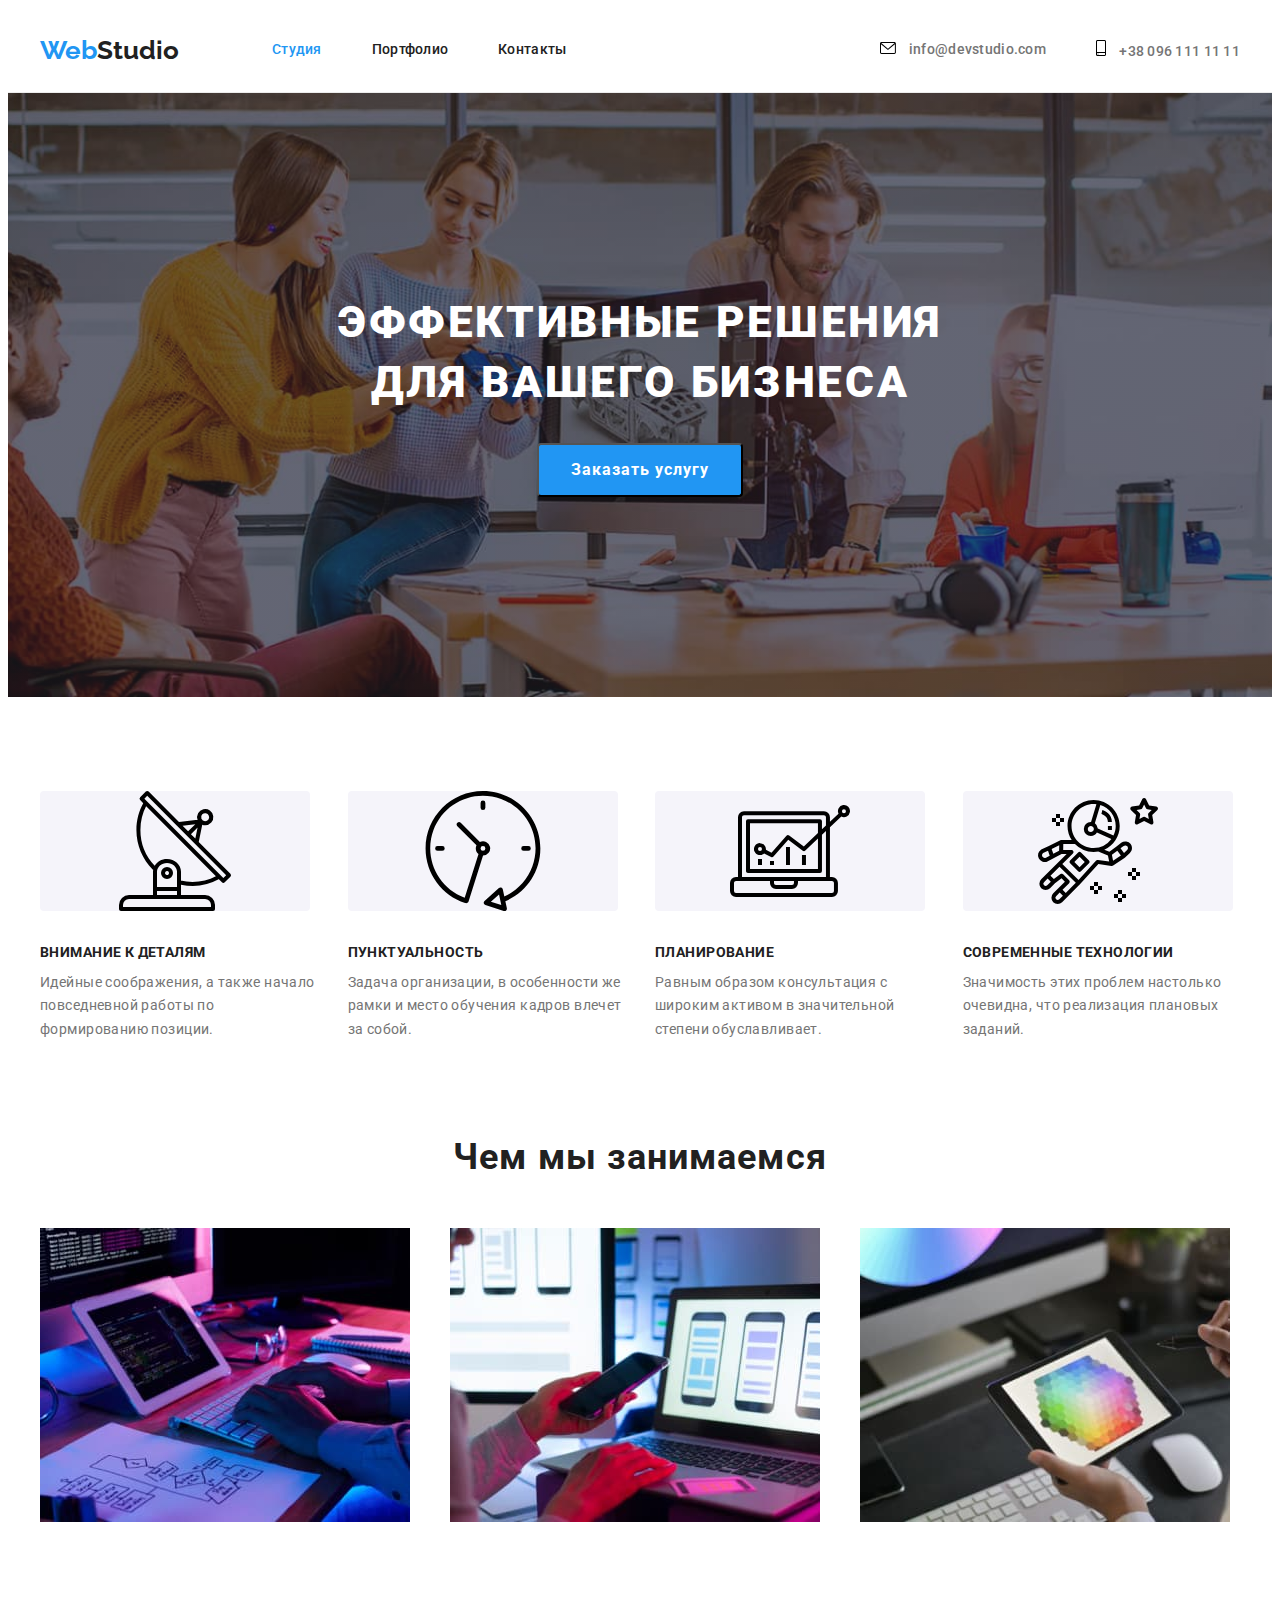
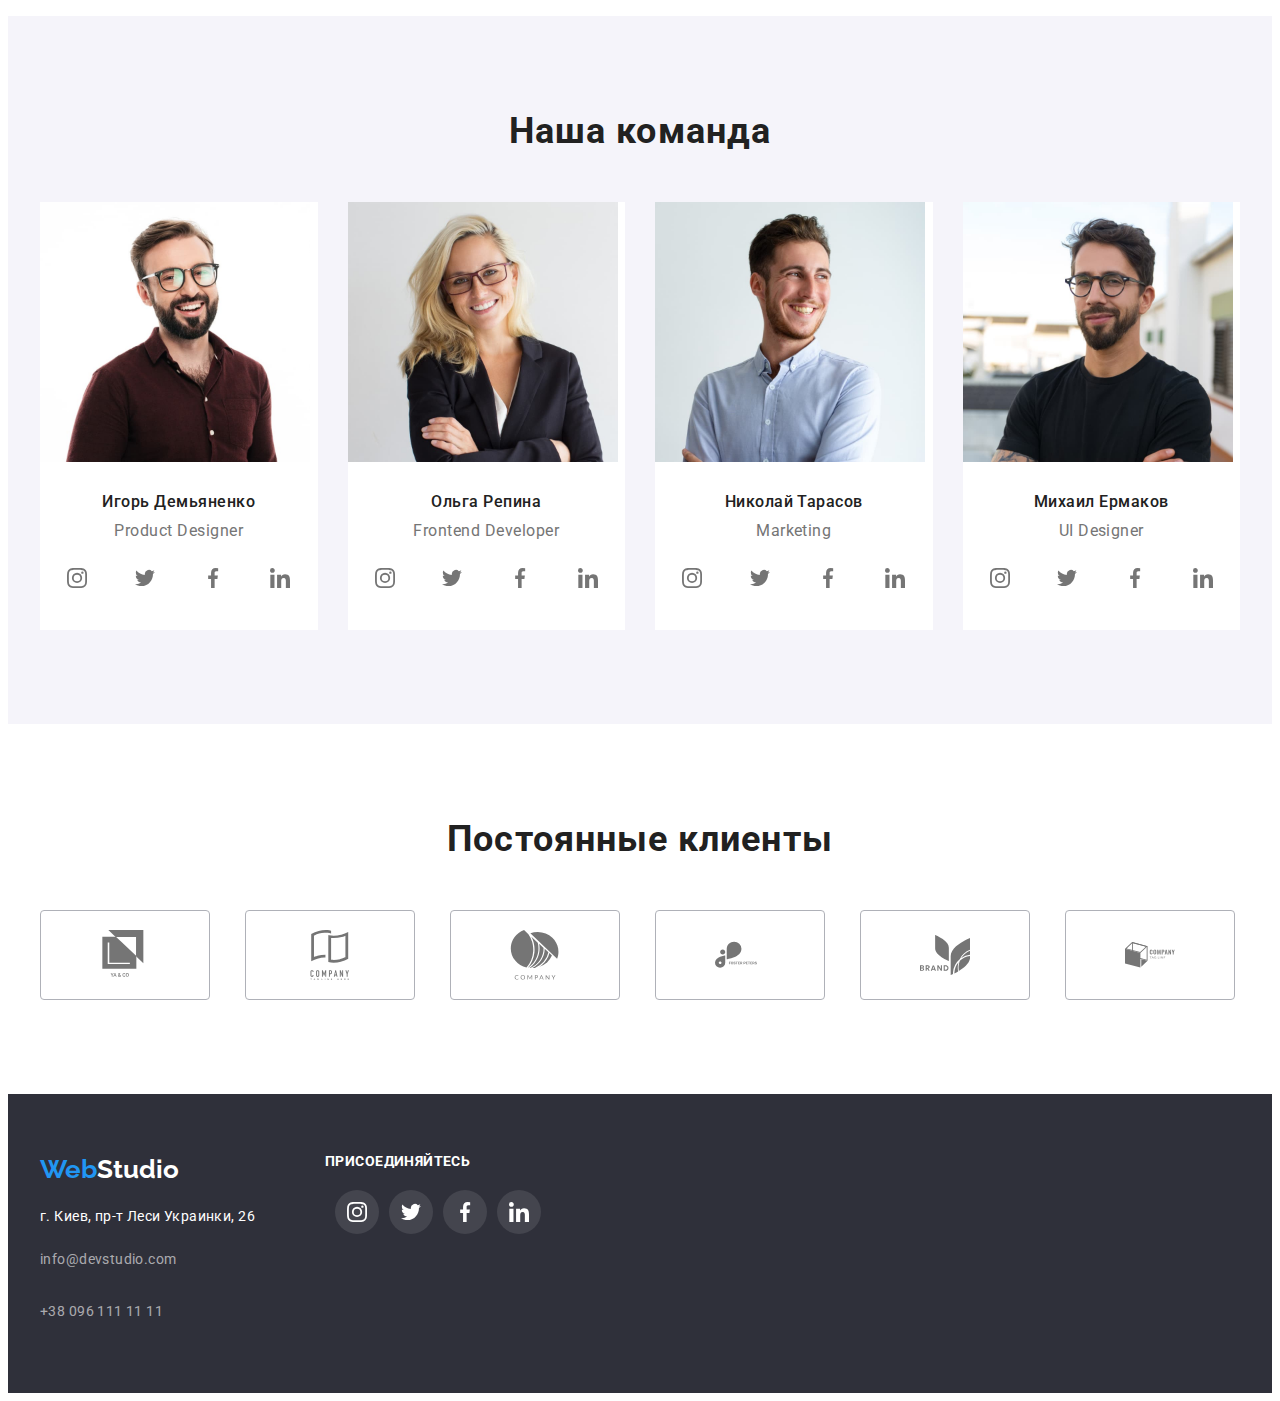
==== index.html @ 9390642e "Готово ДЗ 04" ====
<!DOCTYPE html>
<html lang="ru">
<head>
    <meta charset="UTF-8">
    <meta http-equiv="X-UA-Compatible" content="IE=edge">
    <meta name="viewport" content="width=device-width, initial-scale=1.0">
    <title>WebStudio</title>
    <link rel="stylesheet" href="https://cdnjs.cloudflare.com/ajax/libs/modern-normalize/1.0.0/modern-normalize.min.css"
        integrity="sha512-ISS7cAi1PEhQ8jnbJpJZMd29NlhNj4AWYyLOSp2CE/CsHxTCu+r+t0D2yoJudVrd0/8fTVPUVDzY5Tvli75u/g=="
        crossorigin="anonymous" />
    <link rel="preconnect" href="https://fonts.gstatic.com">
    <link href="https://fonts.googleapis.com/css2?family=Oleo+Script&family=Raleway:wght@700&family=Roboto:wght@400;500;700;900&display=swap"
         rel="stylesheet">
    <link rel="stylesheet" href="./css/styles.css">    
</head>
<body>
    <!--Это шапка страницы-->
    <header class="header">
        <div class="container">
            <nav class="navigation">
                <a class="link logo" href="#">Web<span class="logo-studio-header logo">Studio </span></a>
                <ul class="list navigation-list" >
                    <li class="navigation-item"> <a class="link current navigation-links" href="#">Студия</a></li>
                    <li class="navigation-item"> <a class="link navigation-links" href="./portfolio.html">Портфолио</a></li>
                    <li class="navigation-item"> <a class="link navigation-links" href="#">Контакты</a></li>
                </ul>
            </nav>

            <ul class="list navigation-list header-contacts"> 
                <li class="navigation-item">
                    <a class="link contact-links" href="info@devstudio.com">
                        <svg class=" link contact-links-envelope">
                            <use href="../images/symbol-defs.svg#envelope"></use>
                        </svg>
                                       
                        info@devstudio.com
                    </a>
                </li>

                <li class="navigation-item">
                    <a class="link contact-links" href="tel:+380961111111">
                        <svg class="contact-links-smartphone">
                            <use href="../images/symbol-defs.svg#smartphone"></use>
                        </svg>

                         +38 096 111 11 11
                    </a>
                </li>
            </ul>
        </div>


    </header>

    <!-- Это основной уникальный контен данной страницы-->
    <main>
        <section class="hero-backgr">
            <div class="container">
                <h1 class="main-title">Эффективные решения для вашего бизнеса</h1>
                <button class="order-service-btm" type="button">Заказать услугу</button>
            </div>
        </section>

        <!-- ADVANTAGES SECTION -->
        <section class="advantages-section">
            <!--Это логический заголовок секции, который не будет отображаться на странице, но нужен по семантике -->
            <h2 class="visually-hidden">Наши преимущества</h2> 
            <div class="container">
                <ul class="list advantages-list">
                    <li class="advantages-item">
                        <svg class="advantages-svg-wrapper"> 
                            <use href="../images/symbol-defs.svg#antenna-1"> </use>
                        </svg>
                        <h3 class="advantages-title">Внимание к деталям</h3>
                        <p class="advantages-description">Идейные соображения, а также начало повседневной работы по формированию
                            позиции.</p>
                    </li>
                    <li class="advantages-item">
                        <svg class="advantages-svg-wrapper">
                            <use href="../images/symbol-defs.svg#clock-1"> </use>
                        </svg>
                        <h3 class="advantages-title">Пунктуальность</h3>
                        <p class="advantages-description">Задача организации, в особенности же рамки и место обучения кадров влечет за
                            собой.</p>
                    </li>
                    <li class="advantages-item">
                        <svg class="advantages-svg-wrapper">
                            <use href="../images/symbol-defs.svg#diagram-1"> </use>
                        </svg>
                        <h3 class="advantages-title">Планирование</h3>
                        <p class="advantages-description">Равным образом консультация с широким активом в значительной степени
                            обуславливает.</p>
                    </li>
                    <li class="advantages-item">
                        <svg class="advantages-svg-wrapper">
                            <use href="../images/symbol-defs.svg#astronaut-1"> </use>
                        </svg>
                        <h3 class="advantages-title">Современные технологии</h3>
                        <p class="advantages-description">Значимость этих проблем настолько очевидна, что реализация плановых заданий.
                        </p>
                    </li>
                </ul>
            </div>
        </section>

        <!-- SECTION: WHAT WE DO-->
        <section class="what-we-do-section">
            <div class="container">
              <h2 class="secondary-title">Чем мы занимаемся</h2>
                    <ul class="list what-we-do-list" >
                        <li class="what-we-do-item">
                            <img src="./images/what-we-do/img01.jpg" alt="Человек, печатающий код программы по блок-схеме" width="370" height="294">
                        </li>
                        <li class="what-we-do-item">
                            <img src="./images/what-we-do/img02.jpg" alt="Разработка мобильного приложения" width="370" height="294">
                        </li>
                        <li class="what-we-do-item">
                            <img src="./images/what-we-do/img03.jpg" alt="Человек, выбирающий цвета на планшете" width="370" height="294">
                        </li>
                    </ul> 
            </div>         
        </section>

        <!-- SECTION: OUR TEAM  -->
        <section class="team-section-bkr section">
            <div class="container">
                <h2 class="secondary-title">Наша команда</h2>
                    <ul class="list team-list">
                        <li class="team-item-wrapper">
                            <img src="./images/our-team/demyanenko.jpg" alt="Игорь Демьяненко" width="270" height="260">
                            <div class="team-item">
                                <h3 class="team-title">Игорь Демьяненко</h3>
                                <p class="team-position">Product Designer</p>
                                <ul class="list social-list">
                                    <li>
                                        <a  href="#" class="link social-list-link">
                                            <svg class="social-list-icon">
                                                <use href="../images/symbol-defs.svg#instagram-2"> </use>
                                            </svg>
                                        </a>
                                    </li>

                                    <li>
                                        <a href="#" class="link social-list-link">
                                            <svg class="social-list-icon">
                                                <use href="../images/symbol-defs.svg#twitter-1"> </use>
                                            </svg>
                                        </a>
                                    </li>

                                    <li>
                                        <a href="#" class="link social-list-link">
                                            <svg class="social-list-icon">
                                                <use href="../images/symbol-defs.svg#facebook-1"> </use>
                                            </svg>
                                        </a>
                                    </li>

                                    <li>
                                        <a href="#" class="link social-list-link">
                                            <svg class="social-list-icon">
                                                <use href="../images/symbol-defs.svg#linkedin-1"> </use>
                                            </svg>
                                        </a>
                                    </li>                                             
                                </ul>                               
                            </div>
                        </li>

                        <li class="team-item-wrapper">
                            <img src="./images/our-team/repina.jpg" alt="Ольга Репина" width="270" height="260">
                            <div class="team-item">
                                <h3 class="team-title">Ольга Репина</h3>
                                <p class="team-position">Frontend Developer</p>
                                <ul class="list social-list">
                                    <li>
                                        <a href="#" class="link social-list-link">
                                            <svg class="social-list-icon">
                                                <use href="../images/symbol-defs.svg#instagram-2"> </use>
                                            </svg>
                                        </a>
                                    </li>
                                
                                    <li>
                                        <a href="#" class="link social-list-link">
                                            <svg class="social-list-icon">
                                                <use href="../images/symbol-defs.svg#twitter-1"> </use>
                                            </svg>
                                        </a>
                                    </li>
                                
                                    <li>
                                        <a href="#" class="link social-list-link">
                                            <svg class="social-list-icon">
                                                <use href="../images/symbol-defs.svg#facebook-1"> </use>
                                            </svg>
                                        </a>
                                    </li>
                                
                                    <li>
                                        <a href="#" class="link social-list-link">
                                            <svg class="social-list-icon">
                                                <use href="../images/symbol-defs.svg#linkedin-1"> </use>
                                            </svg>
                                        </a>
                                    </li>
                                </ul>
                            </div>
                        </li>

                        <li class="team-item-wrapper">
                            <img src="./images/our-team/tarasov.jpg" alt="Николай Тарасов" width="270" height="260">
                            <div class="team-item">
                                <h3 class="team-title">Николай Тарасов</h3>
                                <p class="team-position">Marketing</p>
                                <ul class="list social-list">
                                    <li>
                                        <a href="#" class="link social-list-link">
                                            <svg class="social-list-icon">
                                                <use href="../images/symbol-defs.svg#instagram-2"> </use>
                                            </svg>
                                        </a>
                                    </li>
                                
                                    <li>
                                        <a href="#" class="link social-list-link">
                                            <svg class="social-list-icon">
                                                <use href="../images/symbol-defs.svg#twitter-1"> </use>
                                            </svg>
                                        </a>
                                    </li>
                                
                                    <li>
                                        <a href="#" class="link social-list-link">
                                            <svg class="social-list-icon">
                                                <use href="../images/symbol-defs.svg#facebook-1"> </use>
                                            </svg>
                                        </a>
                                    </li>
                                
                                    <li>
                                        <a href="#" class="link social-list-link">
                                            <svg class="social-list-icon">
                                                <use href="../images/symbol-defs.svg#linkedin-1"> </use>
                                            </svg>
                                        </a>
                                    </li>
                                </ul>
                            </div>
                        </li>

                        <li class="team-item-wrapper">
                            <img src="./images/our-team/ermakov.jpg" alt="Михаил Ермаков" width="270" height="260">
                            <div class="team-item">
                                <h3 class="team-title">Михаил Ермаков</h3>
                                <p class="team-position">UI Designer</p>
                                <ul class="list social-list">
                                    <li>
                                        <a href="#" class="link social-list-link">
                                            <svg class="social-list-icon">
                                                <use href="../images/symbol-defs.svg#instagram-2"> </use>
                                            </svg>
                                        </a>
                                    </li>
                                
                                    <li>
                                        <a href="#" class="link social-list-link">
                                            <svg class="social-list-icon">
                                                <use href="../images/symbol-defs.svg#twitter-1"> </use>
                                            </svg>
                                        </a>
                                    </li>
                                
                                    <li>
                                        <a href="#" class="link social-list-link">
                                            <svg class="social-list-icon">
                                                <use href="../images/symbol-defs.svg#facebook-1"> </use>
                                            </svg>
                                        </a>
                                    </li>
                                
                                    <li>
                                        <a href="#" class="link social-list-link">
                                            <svg class="social-list-icon">
                                                <use href="../images/symbol-defs.svg#linkedin-1"> </use>
                                            </svg>
                                        </a>
                                    </li>
                                </ul>
                            </div>
                        </li>
                    </ul>
            </div>
        </section>

        <!-- SECTION: REGULAR CUSTOMERS -->
        <section class="regular-customers-section">
            <div class="container">
                <h2 class="secondary-title">Постоянные клиенты</h2>
         
                <ul class="list regular-customers-list">
                    <li class="customers-list-item">
                         <a href="#" class="link customers-link">
                            <svg class="customers-list-icon">
                                <use href="../images/symbol-defs.svg#logo-1"> </use>
                            </svg>
                        </a>
                     </li>

                    <li class="customers-list-item">
                         <a href="#" class="link customers-link">
                            <svg class="customers-list-icon">
                                <use href="../images/symbol-defs.svg#logo-2"> </use>
                            </svg>
                        </a>
                    </li>

                    <li class="customers-list-item">
                         <a href="#" class="link customers-link">
                            <svg class="customers-list-icon">
                                <use href="../images/symbol-defs.svg#logo-3"> </use>
                            </svg>
                        </a>
                    </li>

                    <li class="customers-list-item">
                         <a href="#" class="link customers-link">
                            <svg class="customers-list-icon">
                                <use href="../images/symbol-defs.svg#logo-4"> </use>
                            </svg>
                        </a>
                    </li>

                    <li class="customers-list-item">
                         <a href="#" class="link customers-link">
                            <svg class="customers-list-icon">
                                <use href="../images/symbol-defs.svg#logo-5"> </use>
                            </svg>
                        </a>
                    </li>

                    <li class="customers-list-item">
                         <a href="#" class="link customers-link">
                            <svg class="customers-list-icon">
                                <use href="../images/symbol-defs.svg#logo-6"> </use>
                            </svg>
                        </a>
                    </li>                                    
                </ul>
            </div>
        </section>
   
    </main>

    <!--Это подвал страницы-->
    
    <footer>
        <div class="container footer-content">
            <div class="footer-content-item">
                    <a class="link logo" href="#">Web<span class="logo-studio-footer logo">Studio</span></a>
                    <address class="address">
                        <ul class="list">
                            <li class="footer-item">
                                <p>г. Киев, пр-т Леси Украинки, 26 </p>
                            </li>
                            <li class="footer-item"> <a class="link footer-contacts" href="info@devstudio.com">info@devstudio.com</a>
                            </li>
                            <li class="footer-item"> <a class="link footer-contacts" href="tel:+380961111111">+38 096 111 11 11</a></li>
                        </ul>
                    </address>
                </div>
                
                <div class="footer-content-item">
                    <h2 class="join">присоединяйтесь</h2>
                
                    <ul class="list social-list  social-list">
                        <li>
                            <a href="#" class="link social-list-link social-list-link-footer ">
                                <svg class="social-list-icon social-list-icon-footer">
                                    <use href="../images/symbol-defs.svg#instagram-2"> </use>
                                </svg>
                            </a>
                        </li>
                    
                        <li>
                            <a href="#" class="link social-list-link social-list-link-footer">
                                <svg class="social-list-icon social-list-icon-footer">
                                    <use href="../images/symbol-defs.svg#twitter-1"> </use>
                                </svg>
                            </a>
                        </li>
                    
                        <li>
                            <a href="#" class="link social-list-link social-list-link-footer ">
                                <svg class="social-list-icon social-list-icon-footer">
                                    <use href="../images/symbol-defs.svg#facebook-1"> </use>
                                </svg>
                            </a>
                        </li>
                    
                        <li>
                            <a href="#" class="link social-list-link social-list-link-footer ">
                                <svg class="social-list-icon social-list-icon-footer">
                                    <use href="../images/symbol-defs.svg#linkedin-1"> </use>
                                </svg>
                            </a>
                        </li>
                    </ul>
                </div>
        </div>
    </footer>

    
</body>
</html>
---- css/styles.css ----
/* ============= RESET STYLES ============= */

h1,
h2,
h3,
h4,
h5,
h6,
p {
  margin: 0;
}

ul,
ol {
  margin: 0;
  padding: 0;
}

img {
  display: block;
  max-width: 100%;
}

.link {
  text-decoration: none;
}

.list {
  list-style: none;
}

/* ============= END RESET STYLES ============= */

:root {
  --main-font: "Roboto", sans-serif;
  --secondary-font: "Raleway", sans-serif;
  /*--third-font: "Oleo Script", cursive;*/
  --header-color: #212121;
  --content-color: #757575;
  --accent-color: #2196f3;
  --white-color: #ffffff;
  --silver-backgr: #f5f4fa;
  --dark-backgr: #2f303a;
  --btm-hover: #188ce8;
  --header-line: #ececec;
  --work-card-border: #eeeeee;
  --padding-value: 94px;
  --hero-bkg-color: #c4c4c4;
}

body {
  font-family: var(--main-font);
  /*background: #e5e5e5;*/
  color: var(--content-color);
}

header {
  background: var(--white-color);
  border-bottom: 1px solid var(--header-line);
}

/*  Это патерн для крытия логических заголовков */
.visually-hidden {
  position: absolute !important;
  clip: rect(1px 1px 1px 1px); /* IE6, IE7 */
  clip: rect(1px, 1px, 1px, 1px);
  padding: 0 !important;
  border: 0 !important;
  height: 1px !important;
  width: 1px !important;
  overflow: hidden;
}

/* ============= COMPONENTS ============= */
.container {
  width: 1200px;
  margin: 0 auto;
  padding-left: 15px;
  padding-right: 15px;
}

.section {
  padding-top: var(--padding-value);
  padding-bottom: var(--padding-value);
}

/* ============= END COMPONENTS ============= */

/* ============= HEADER ============= */
.header {
  display: flex;
  align-items: center;
}

.header .container {
  display: flex;
  align-items: center;
}

.navigation {
  display: flex;
  align-items: center;
}

.navigation-list {
  display: flex;
  align-items: center;
  margin-left: 93px;
}

.logo {
  font-family: var(--secondary-font);
  font-weight: 700;
  font-size: 26px;
  line-height: 1.19;
  color: var(--accent-color);
}

/* НЕ ЗНАЮ НУЖНЫ ЛИ ЭТИ ЭФФЕКТЫ НА ЛОГОТИПЕ, НО НА ВСЯКИЙ СЛУЧАЙ СДЕЛАЛ. ПРИМЕНЯЕТСЯ И В ШАПКЕ И В ФУТЕРЕ*/
.logo:hover,
.logo:focus {
  color: var(--accent-color);
}

.logo-studio-header {
  color: var(--header-color);
}

.logo-studio-footer {
  color: var(--white-color);
}

.navigation-item:not(:last-child) {
  margin-right: 50px;
}

.navigation-links {
  font-weight: 500;
  font-size: 14px;
  line-height: 1.14;
  letter-spacing: 0.02em;
  color: var(--header-color);

  display: block;
  padding-top: 32px;
  padding-bottom: 32px;
}

.navigation-links:hover,
.navigation-links:focus {
  color: var(--accent-color);
}

.navigation-links > .current {
  color: var(--accent-color);
  font-size: 66;
}

.header-contacts {
  margin-left: auto;
}

.header .header-contacts {
  display: flex;
  align-items: center;
}

.contact-links {
  font-weight: 500;
  font-size: 14px;
  line-height: 1.14;
  letter-spacing: 0.02em;
  color: var(--content-color);

  display: inline-block;
  padding-top: 32px;
  padding-bottom: 32px;
}

.contact-links:hover,
.contact-links:focus {
  color: var(--accent-color);
}

.contact-links-envelope {
  width: 16px;
  height: 12px;
  color: var(--content-color);
  margin-right: 10px;
}

.contact-links-smartphone {
  width: 10px;
  height: 16px;
  color: var(--content-color);
  margin-right: 10px;
}

.contact-links-envelope:hover,
.contact-links-envelope:focus {
  fill: var(--accent-color);
}

.contact-links-smartphone:hover,
.contact-links-smartphone:focus {
  fill: var(--accent-color);
}

.current {
  color: var(--accent-color);
}

/* ============= END HEADER ============= */

.hero-backgr {
  background: var(--dark-backgr);

  max-width: 1600px;
  margin-right: auto;
  margin-left: auto;

  background-image: linear-gradient(
      to right,
      rgba(47, 48, 58, 0.4),
      rgba(47, 48, 58, 0.4)
    ),
    url("../images/hero-studio-bkg.jpg");

  background-repeat: no-repeat;
  background-size: cover;
  background-position: center;
  background-color: var(--hero-bkg-color);

  text-align: center;
  padding-top: 200px;
  padding-bottom: 200px;
}

.main-title {
  font-weight: 900;
  font-size: 44px;
  line-height: 1.36;
  letter-spacing: 0.06em;
  text-transform: uppercase;

  color: var(--white-color);

  width: 700px;
  margin: 0 auto;
  margin-bottom: 30px;
}

.order-service-btm {
  font-family: inherit;
  font-weight: 700;
  font-size: 16px;
  line-height: 1.88;
  letter-spacing: 0.06em;

  color: var(--white-color);
  background: var(--accent-color);
  box-shadow: 0px 4px 4px rgba(0, 0, 0, 0.15);
  border-radius: 4px;

  margin: 0 auto;
  padding: 10px 32px;
}

.order-service-btm:hover,
.order-service-btm:focus {
  color: var(--white-color);
  background: var(--btm-hover);
}

/* =============  STUDIO. ADVANTAGES SECTION  ============= */

.advantages-section {
  padding-top: var(--padding-value);
  padding-bottom: var(--padding-value);
}
.advantages-list {
  display: flex;
  /* padding-top: var(--padding-value);
  padding-bottom: var(--padding-value);*/
  margin-left: -30px;
}

.advantages-item {
  flex-basis: calc(100% / 4 - 30px);
  margin-left: 30px;
}

.advantages-svg-wrapper {
  width: 270px;
  height: 120px;
  margin-bottom: 30px;

  background: var(--silver-backgr);
  border-radius: 4px;
}

.advantages-title {
  font-weight: 700;
  font-size: 14px;
  line-height: 1.14;
  letter-spacing: 0.03em;
  text-transform: uppercase;
  color: var(--header-color);
  margin-bottom: 10px;
}

.advantages-description {
  font-size: 14px;
  line-height: 1.7;
  letter-spacing: 0.03em;
}

/* ============= END  STUDIO. ADVANTAGES SECTION ============= */

/* =============  STUDIO. SECTION: WHAT WE DO  ============= */

.secondary-title {
  font-weight: 700;
  font-size: 36px;
  line-height: 1.17;
  text-align: center;
  letter-spacing: 0.03em;
  color: var(--header-color);

  margin-bottom: 50px;
}

.what-we-do-section {
  padding-bottom: var(--padding-value);
}

.what-we-do-list {
  display: flex;
  margin-left: -30px;
}

.what-we-do-item {
  flex-basis: calc(100% / 3 - 30px);
  margin-left: 30px;
}

/* =============  STUDIO. END SECTION: WHAT WE DO  ============= */

/* =============  STUDIO. SECTION: OUR TEAM  ============= */

.team-section-bkr {
  background: var(--silver-backgr);
}

.team-list {
  display: flex;
  margin-left: -30px;
}

.team-list > li {
  background: var(--white-color);
}

.team-item-wrapper {
  flex-basis: calc(100% / 4 - 30px);
  margin-left: 30px;
}

.team-item {
  padding-top: 30px;
  padding-bottom: 30px;
  padding-right: 15px;
  padding-left: 15px;
}

.team-title {
  font-weight: 500;
  font-size: 16px;
  line-height: 1.19;
  text-align: center;
  letter-spacing: 0.03em;
  color: var(--header-color);
  margin-bottom: 10px;
}

.team-position {
  font-size: 16px;
  line-height: 1.19;
  text-align: center;
  letter-spacing: 0.03em;
  padding-bottom: 16px;
}

.social-list {
  display: flex;
  align-items: center;
  justify-content: space-between;
}

.social-list-link {
  display: flex;
  justify-content: center;
  align-items: center;
  width: 44px;
  height: 44px;
  border-radius: 50%;
  background-color: transparent;
  align-items: center;
}

.social-list-link:hover,
.social-list-link:focus {
  background-color: var(--accent-color);
}

.social-list-link:hover .social-list-icon,
.social-list-link:focus .social-list-icon {
  fill: var(--white-color);
}

.social-list-icon {
  width: 20px;
  height: 20px;
  fill: var(--content-color);
}

/* ============= STUDIO. END SECTION: OUR TEAM ============= */

.regular-customers-section {
  padding-top: var(--padding-value);
  padding-bottom: var(--padding-value);
}

.regular-customers-list {
  display: flex;
  margin-left: -30px;
}

.customers-link {
  display: flex;
  justify-content: center;
  align-items: center;
  width: 170px;
  height: 90px;

  border: 1px solid #afb1b8;
  box-sizing: border-box;
  border-radius: 4px;
}

.customers-list-icon {
  width: 50px;
  height: 50px;
  fill: var(--content-color);
}

.customers-link:hover,
.customers-link:focus {
  border-color: var(--accent-color);
}

.customers-link:hover .customers-list-icon,
.customers-link:focus .customers-list-icon {
  fill: var(--accent-color);
}

.customers-list-item {
  box-sizing: border-box;
  flex-basis: calc(100% / 6 - 30px);
  margin-left: 30px;
}

/* ============= STUDIO. SECTION: REGULAR CUSTOMERS  ============= */

/* =============  STUDIO. END SECTION: REGULAR CUSTOMERS  ============= */

/* ============= FOOTER ============= */
footer {
  background: var(--dark-backgr);
  padding-top: 60px;
  padding-bottom: 60px;
}

.footer-content {
  display: flex;
}

/* !!! Это пример седектора-соседа (коммент для себя) */
.footer-content-item + .footer-content-item {
  margin-left: 70px;
}

.address {
  font-style: normal;
  font-size: 14px;
  line-height: 1.71;
  letter-spacing: 0.03em;
  color: var(--white-color);
  margin-top: 20px;
}

.footer-item:not(:last-child) {
  margin-bottom: 10px;
}

.footer-contacts {
  font-size: 14px;
  line-height: 1.71;
  letter-spacing: 0.03em;
  color: rgba(255, 255, 255, 0.6);

  display: block;
  padding-top: 9px;
  padding-bottom: 9px;
}

.footer-contacts:hover,
.footer-contacts:focus {
  color: var(--accent-color);
}

.social-links {
  display: flex;
}

.join {
  font-weight: 700;
  font-size: 14px;
  line-height: 1.14;
  letter-spacing: 0.03em;
  text-transform: uppercase;
  margin-bottom: 20px;

  color: var(--white-color);
}

.social-list-link-footer {
  background: rgba(255, 255, 255, 0.1);
}

.social-list-icon-footer {
  fill: var(--white-color);
}

.social-list-footer {
  margin-left: -10px;
}

.social-list-link-footer {
  box-sizing: border-box;
  flex-basis: calc(100% / 4 - 10px);
  margin-left: 10px;
}

/* ============= END FOOTER ============= */

/* ============= PORTFOLIO. SECTION OUR WORKS ============= */
.list-works-btm {
  display: flex;
  justify-content: center;
  margin-bottom: 50px;
}

.works-btm-item:not(:last-child) {
  margin-right: 8px;
}

.filter-btm {
  font-family: inherit;
  font-weight: 500;
  font-size: 16px;
  line-height: 1.62;
  text-align: center;
  letter-spacing: 0.03em;

  color: var(--header-color);
  background: var(--silver-backgr);

  border-radius: 4px;
  border: 1px solid transparent;
  box-shadow: 0px 3px 1px rgba(0, 0, 0, 0.1), 0px 1px 2px rgba(0, 0, 0, 0.08),
    0px 2px 2px rgba(0, 0, 0, 0.12);

  display: block;
  padding-top: 6px;
  padding-right: 22px;
  padding-bottom: 6px;
  padding-left: 22px;
}

.filter-btm:hover,
.filter-btm:focus {
  color: var(--white-color);
  background: var(--accent-color);
}

.work-card-list {
  display: flex;
  flex-wrap: wrap;
  margin-top: -30px;
  margin-left: -30px;
}

.work-card-list > li {
  background: var(--white-color);
}

.work-card {
  box-sizing: border-box;
  flex-basis: calc(100% / 3 - 30px);
  margin-top: 30px;
  margin-left: 30px;
}

.work-card:hover {
  box-shadow: 0px 1px 1px rgba(0, 0, 0, 0.12), 0px 4px 4px rgba(0, 0, 0, 0.06),
    1px 4px 6px rgba(0, 0, 0, 0.16);
}

.work-card-content {
  border: 1px solid var(--work-card-border);
  border-top: none;
  padding: 20px 24px;
}

.works-title {
  font-weight: 700;
  font-size: 18px;
  line-height: 2;
  letter-spacing: 0.06em;
  color: var(--header-color);

  margin-bottom: 4px;
}

.works-description {
  font-size: 18px;
  line-height: 2;
  letter-spacing: 0.06em;
  color: var(--content-color);
}

/* ============= TND  PORTFOLIO. SECTION OUR WORKS ============= */
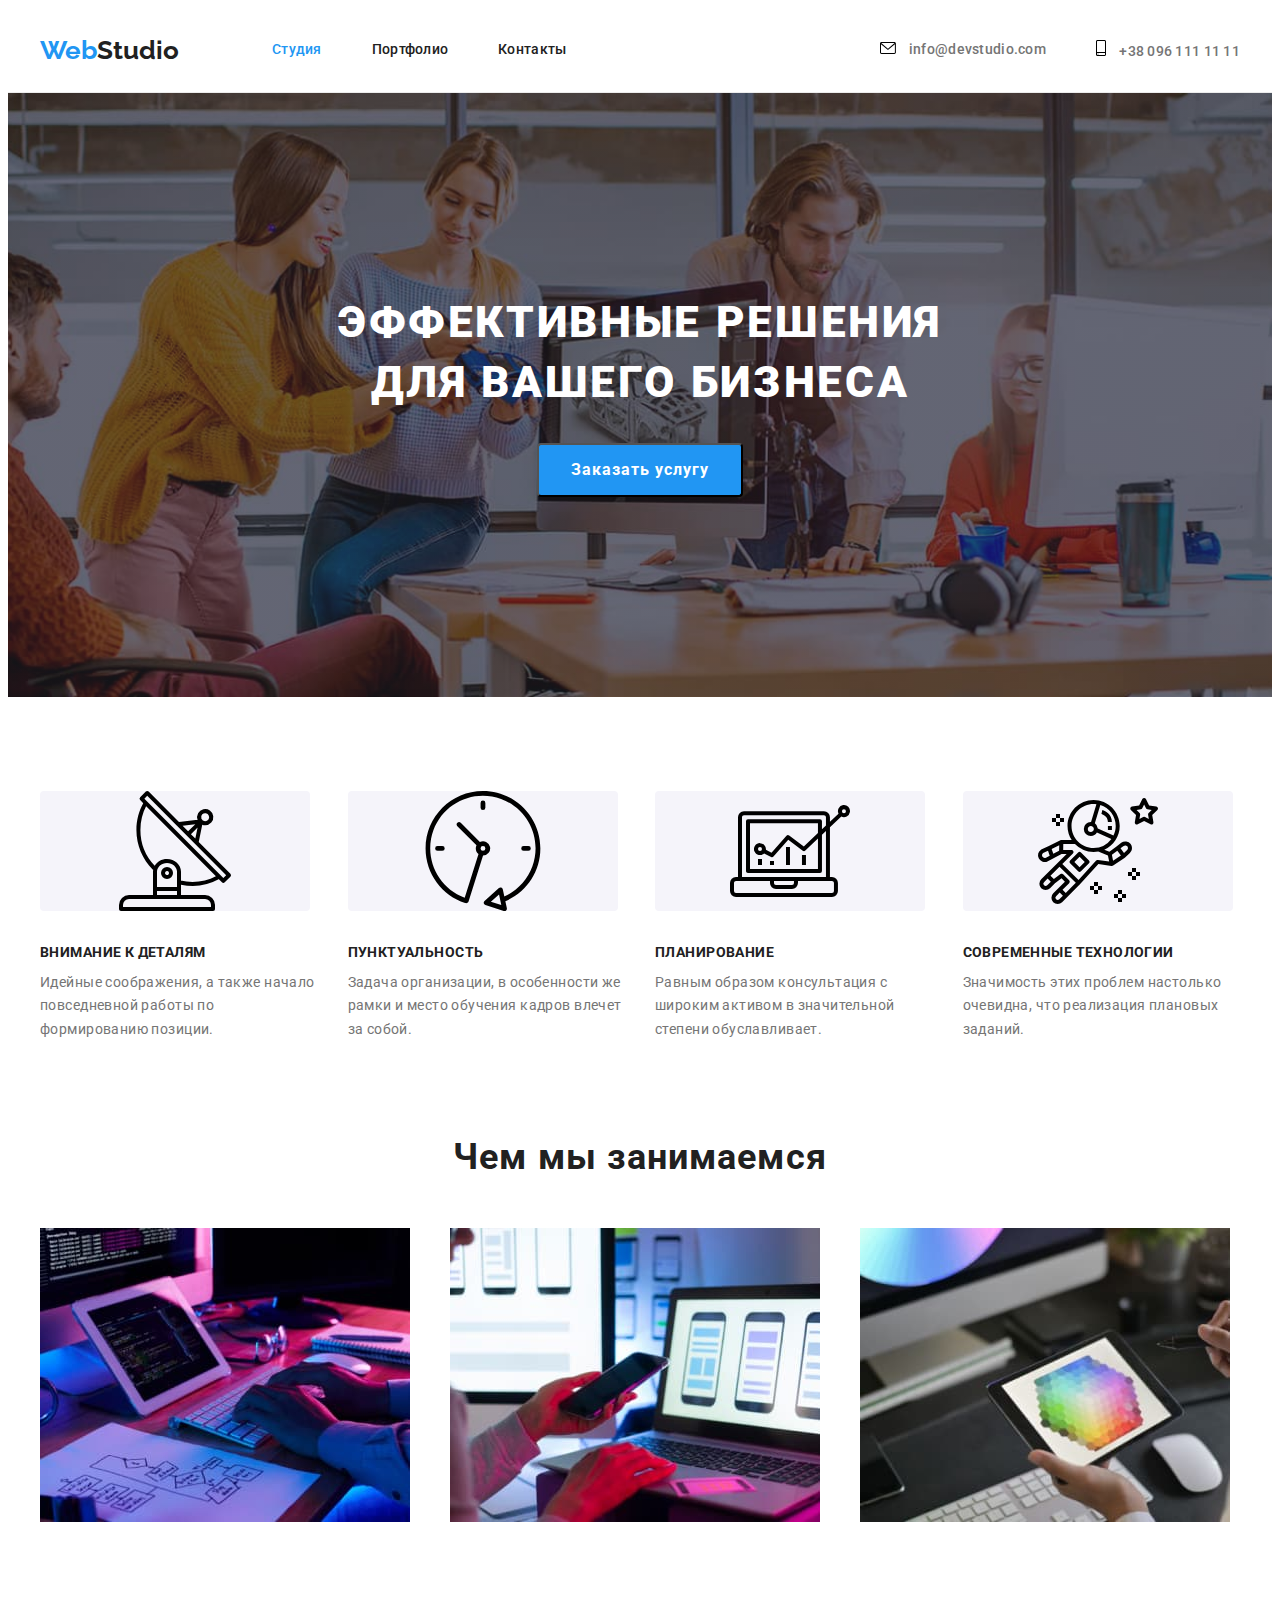
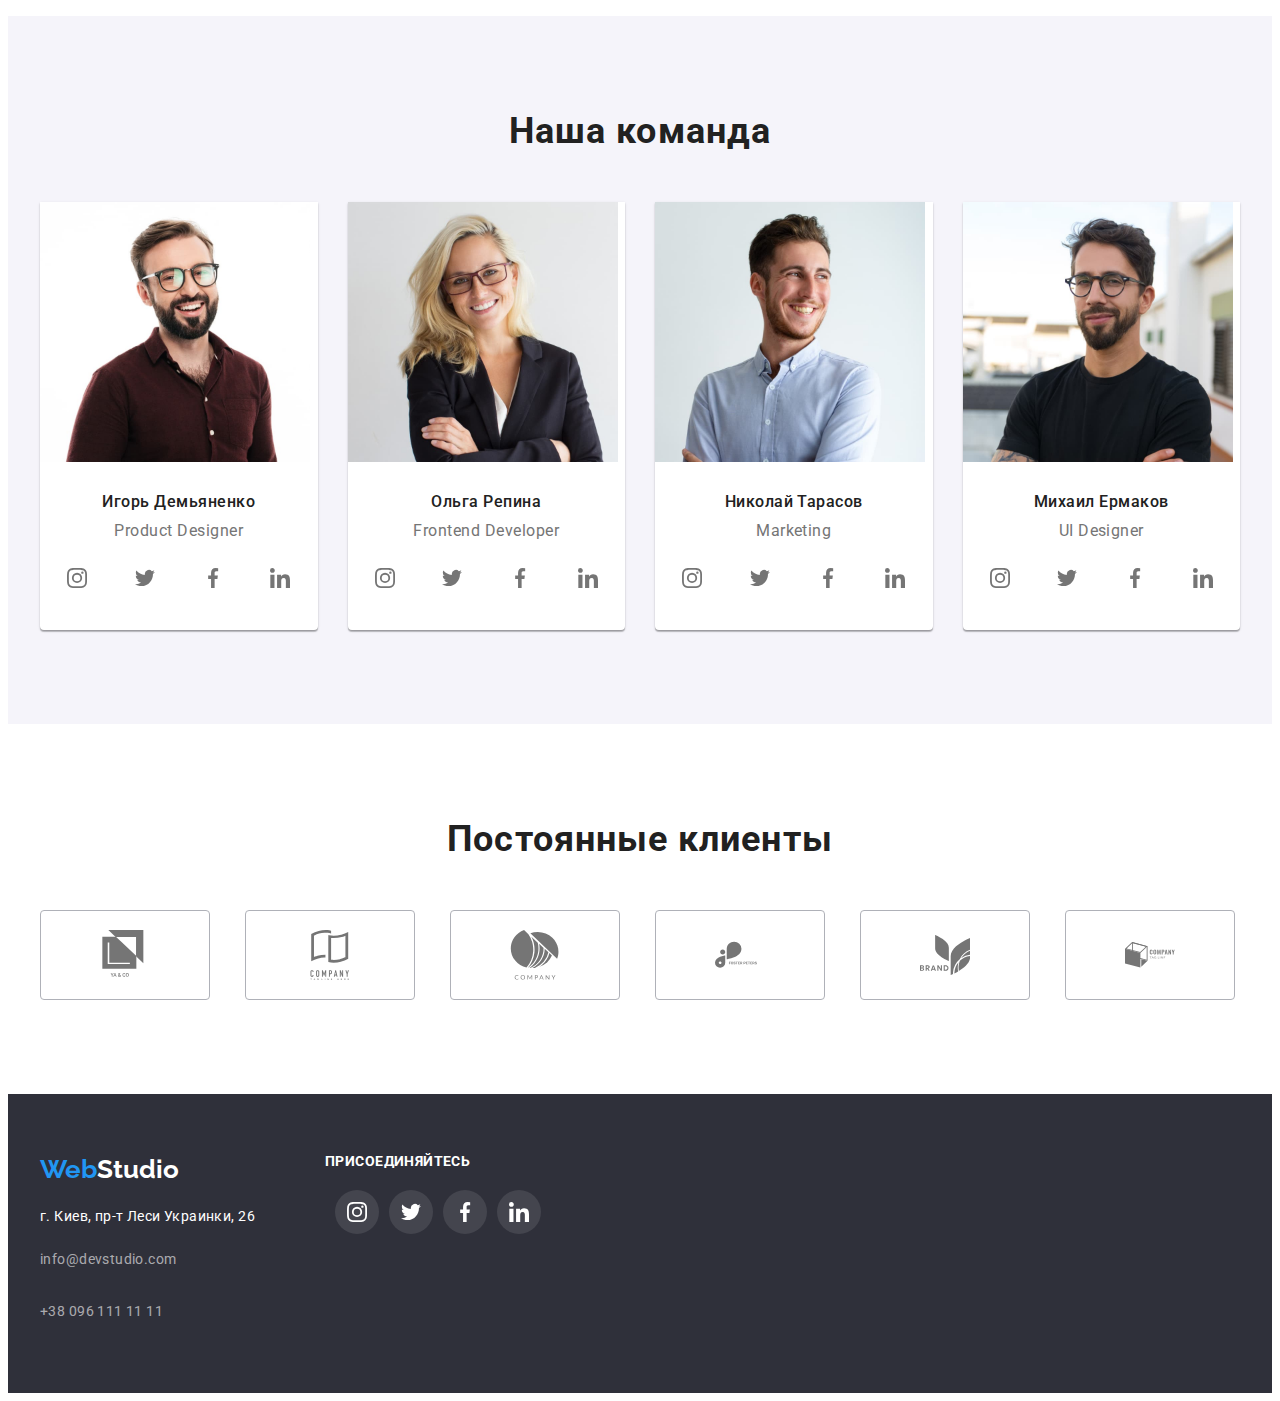
==== commit 9ec4a602: "Исправлен путь к спрайту с иконками" ====
--- a/index.html
+++ b/index.html
@@ -30,7 +30,7 @@
                 <li class="navigation-item">
                     <a class="link contact-links" href="info@devstudio.com">
                         <svg class=" link contact-links-envelope">
-                            <use href="../images/symbol-defs.svg#envelope"></use>
+                            <use href="./images/symbol-defs.svg#envelope"></use>
                         </svg>
                                        
                         info@devstudio.com
@@ -40,7 +40,7 @@
                 <li class="navigation-item">
                     <a class="link contact-links" href="tel:+380961111111">
                         <svg class="contact-links-smartphone">
-                            <use href="../images/symbol-defs.svg#smartphone"></use>
+                            <use href="./images/symbol-defs.svg#smartphone"></use>
                         </svg>
 
                          +38 096 111 11 11
@@ -69,7 +69,7 @@
                 <ul class="list advantages-list">
                     <li class="advantages-item">
                         <svg class="advantages-svg-wrapper"> 
-                            <use href="../images/symbol-defs.svg#antenna-1"> </use>
+                            <use href="./images/symbol-defs.svg#antenna-1"> </use>
                         </svg>
                         <h3 class="advantages-title">Внимание к деталям</h3>
                         <p class="advantages-description">Идейные соображения, а также начало повседневной работы по формированию
@@ -77,7 +77,7 @@
                     </li>
                     <li class="advantages-item">
                         <svg class="advantages-svg-wrapper">
-                            <use href="../images/symbol-defs.svg#clock-1"> </use>
+                            <use href="./images/symbol-defs.svg#clock-1"> </use>
                         </svg>
                         <h3 class="advantages-title">Пунктуальность</h3>
                         <p class="advantages-description">Задача организации, в особенности же рамки и место обучения кадров влечет за
@@ -85,7 +85,7 @@
                     </li>
                     <li class="advantages-item">
                         <svg class="advantages-svg-wrapper">
-                            <use href="../images/symbol-defs.svg#diagram-1"> </use>
+                            <use href="./images/symbol-defs.svg#diagram-1"> </use>
                         </svg>
                         <h3 class="advantages-title">Планирование</h3>
                         <p class="advantages-description">Равным образом консультация с широким активом в значительной степени
@@ -93,7 +93,7 @@
                     </li>
                     <li class="advantages-item">
                         <svg class="advantages-svg-wrapper">
-                            <use href="../images/symbol-defs.svg#astronaut-1"> </use>
+                            <use href="./images/symbol-defs.svg#astronaut-1"> </use>
                         </svg>
                         <h3 class="advantages-title">Современные технологии</h3>
                         <p class="advantages-description">Значимость этих проблем настолько очевидна, что реализация плановых заданий.
@@ -135,31 +135,31 @@
                                     <li>
                                         <a  href="#" class="link social-list-link">
                                             <svg class="social-list-icon">
-                                                <use href="../images/symbol-defs.svg#instagram-2"> </use>
-                                            </svg>
-                                        </a>
-                                    </li>
-
-                                    <li>
-                                        <a href="#" class="link social-list-link">
-                                            <svg class="social-list-icon">
-                                                <use href="../images/symbol-defs.svg#twitter-1"> </use>
-                                            </svg>
-                                        </a>
-                                    </li>
-
-                                    <li>
-                                        <a href="#" class="link social-list-link">
-                                            <svg class="social-list-icon">
-                                                <use href="../images/symbol-defs.svg#facebook-1"> </use>
-                                            </svg>
-                                        </a>
-                                    </li>
-
-                                    <li>
-                                        <a href="#" class="link social-list-link">
-                                            <svg class="social-list-icon">
-                                                <use href="../images/symbol-defs.svg#linkedin-1"> </use>
+                                                <use href="./images/symbol-defs.svg#instagram-2"> </use>
+                                            </svg>
+                                        </a>
+                                    </li>
+
+                                    <li>
+                                        <a href="#" class="link social-list-link">
+                                            <svg class="social-list-icon">
+                                                <use href="./images/symbol-defs.svg#twitter-1"> </use>
+                                            </svg>
+                                        </a>
+                                    </li>
+
+                                    <li>
+                                        <a href="#" class="link social-list-link">
+                                            <svg class="social-list-icon">
+                                                <use href="./images/symbol-defs.svg#facebook-1"> </use>
+                                            </svg>
+                                        </a>
+                                    </li>
+
+                                    <li>
+                                        <a href="#" class="link social-list-link">
+                                            <svg class="social-list-icon">
+                                                <use href="./images/symbol-defs.svg#linkedin-1"> </use>
                                             </svg>
                                         </a>
                                     </li>                                             
@@ -176,31 +176,31 @@
                                     <li>
                                         <a href="#" class="link social-list-link">
                                             <svg class="social-list-icon">
-                                                <use href="../images/symbol-defs.svg#instagram-2"> </use>
-                                            </svg>
-                                        </a>
-                                    </li>
-                                
-                                    <li>
-                                        <a href="#" class="link social-list-link">
-                                            <svg class="social-list-icon">
-                                                <use href="../images/symbol-defs.svg#twitter-1"> </use>
-                                            </svg>
-                                        </a>
-                                    </li>
-                                
-                                    <li>
-                                        <a href="#" class="link social-list-link">
-                                            <svg class="social-list-icon">
-                                                <use href="../images/symbol-defs.svg#facebook-1"> </use>
-                                            </svg>
-                                        </a>
-                                    </li>
-                                
-                                    <li>
-                                        <a href="#" class="link social-list-link">
-                                            <svg class="social-list-icon">
-                                                <use href="../images/symbol-defs.svg#linkedin-1"> </use>
+                                                <use href="./images/symbol-defs.svg#instagram-2"> </use>
+                                            </svg>
+                                        </a>
+                                    </li>
+                                
+                                    <li>
+                                        <a href="#" class="link social-list-link">
+                                            <svg class="social-list-icon">
+                                                <use href="./images/symbol-defs.svg#twitter-1"> </use>
+                                            </svg>
+                                        </a>
+                                    </li>
+                                
+                                    <li>
+                                        <a href="#" class="link social-list-link">
+                                            <svg class="social-list-icon">
+                                                <use href="./images/symbol-defs.svg#facebook-1"> </use>
+                                            </svg>
+                                        </a>
+                                    </li>
+                                
+                                    <li>
+                                        <a href="#" class="link social-list-link">
+                                            <svg class="social-list-icon">
+                                                <use href="./images/symbol-defs.svg#linkedin-1"> </use>
                                             </svg>
                                         </a>
                                     </li>
@@ -217,31 +217,31 @@
                                     <li>
                                         <a href="#" class="link social-list-link">
                                             <svg class="social-list-icon">
-                                                <use href="../images/symbol-defs.svg#instagram-2"> </use>
-                                            </svg>
-                                        </a>
-                                    </li>
-                                
-                                    <li>
-                                        <a href="#" class="link social-list-link">
-                                            <svg class="social-list-icon">
-                                                <use href="../images/symbol-defs.svg#twitter-1"> </use>
-                                            </svg>
-                                        </a>
-                                    </li>
-                                
-                                    <li>
-                                        <a href="#" class="link social-list-link">
-                                            <svg class="social-list-icon">
-                                                <use href="../images/symbol-defs.svg#facebook-1"> </use>
-                                            </svg>
-                                        </a>
-                                    </li>
-                                
-                                    <li>
-                                        <a href="#" class="link social-list-link">
-                                            <svg class="social-list-icon">
-                                                <use href="../images/symbol-defs.svg#linkedin-1"> </use>
+                                                <use href="./images/symbol-defs.svg#instagram-2"> </use>
+                                            </svg>
+                                        </a>
+                                    </li>
+                                
+                                    <li>
+                                        <a href="#" class="link social-list-link">
+                                            <svg class="social-list-icon">
+                                                <use href="./images/symbol-defs.svg#twitter-1"> </use>
+                                            </svg>
+                                        </a>
+                                    </li>
+                                
+                                    <li>
+                                        <a href="#" class="link social-list-link">
+                                            <svg class="social-list-icon">
+                                                <use href="./images/symbol-defs.svg#facebook-1"> </use>
+                                            </svg>
+                                        </a>
+                                    </li>
+                                
+                                    <li>
+                                        <a href="#" class="link social-list-link">
+                                            <svg class="social-list-icon">
+                                                <use href="./images/symbol-defs.svg#linkedin-1"> </use>
                                             </svg>
                                         </a>
                                     </li>
@@ -258,31 +258,31 @@
                                     <li>
                                         <a href="#" class="link social-list-link">
                                             <svg class="social-list-icon">
-                                                <use href="../images/symbol-defs.svg#instagram-2"> </use>
-                                            </svg>
-                                        </a>
-                                    </li>
-                                
-                                    <li>
-                                        <a href="#" class="link social-list-link">
-                                            <svg class="social-list-icon">
-                                                <use href="../images/symbol-defs.svg#twitter-1"> </use>
-                                            </svg>
-                                        </a>
-                                    </li>
-                                
-                                    <li>
-                                        <a href="#" class="link social-list-link">
-                                            <svg class="social-list-icon">
-                                                <use href="../images/symbol-defs.svg#facebook-1"> </use>
-                                            </svg>
-                                        </a>
-                                    </li>
-                                
-                                    <li>
-                                        <a href="#" class="link social-list-link">
-                                            <svg class="social-list-icon">
-                                                <use href="../images/symbol-defs.svg#linkedin-1"> </use>
+                                                <use href="./images/symbol-defs.svg#instagram-2"> </use>
+                                            </svg>
+                                        </a>
+                                    </li>
+                                
+                                    <li>
+                                        <a href="#" class="link social-list-link">
+                                            <svg class="social-list-icon">
+                                                <use href="./images/symbol-defs.svg#twitter-1"> </use>
+                                            </svg>
+                                        </a>
+                                    </li>
+                                
+                                    <li>
+                                        <a href="#" class="link social-list-link">
+                                            <svg class="social-list-icon">
+                                                <use href="./images/symbol-defs.svg#facebook-1"> </use>
+                                            </svg>
+                                        </a>
+                                    </li>
+                                
+                                    <li>
+                                        <a href="#" class="link social-list-link">
+                                            <svg class="social-list-icon">
+                                                <use href="./images/symbol-defs.svg#linkedin-1"> </use>
                                             </svg>
                                         </a>
                                     </li>
@@ -302,7 +302,7 @@
                     <li class="customers-list-item">
                          <a href="#" class="link customers-link">
                             <svg class="customers-list-icon">
-                                <use href="../images/symbol-defs.svg#logo-1"> </use>
+                                <use href="./images/symbol-defs.svg#logo-1"> </use>
                             </svg>
                         </a>
                      </li>
@@ -310,39 +310,39 @@
                     <li class="customers-list-item">
                          <a href="#" class="link customers-link">
                             <svg class="customers-list-icon">
-                                <use href="../images/symbol-defs.svg#logo-2"> </use>
-                            </svg>
-                        </a>
-                    </li>
-
-                    <li class="customers-list-item">
-                         <a href="#" class="link customers-link">
-                            <svg class="customers-list-icon">
-                                <use href="../images/symbol-defs.svg#logo-3"> </use>
-                            </svg>
-                        </a>
-                    </li>
-
-                    <li class="customers-list-item">
-                         <a href="#" class="link customers-link">
-                            <svg class="customers-list-icon">
-                                <use href="../images/symbol-defs.svg#logo-4"> </use>
-                            </svg>
-                        </a>
-                    </li>
-
-                    <li class="customers-list-item">
-                         <a href="#" class="link customers-link">
-                            <svg class="customers-list-icon">
-                                <use href="../images/symbol-defs.svg#logo-5"> </use>
-                            </svg>
-                        </a>
-                    </li>
-
-                    <li class="customers-list-item">
-                         <a href="#" class="link customers-link">
-                            <svg class="customers-list-icon">
-                                <use href="../images/symbol-defs.svg#logo-6"> </use>
+                                <use href="./images/symbol-defs.svg#logo-2"> </use>
+                            </svg>
+                        </a>
+                    </li>
+
+                    <li class="customers-list-item">
+                         <a href="#" class="link customers-link">
+                            <svg class="customers-list-icon">
+                                <use href="./images/symbol-defs.svg#logo-3"> </use>
+                            </svg>
+                        </a>
+                    </li>
+
+                    <li class="customers-list-item">
+                         <a href="#" class="link customers-link">
+                            <svg class="customers-list-icon">
+                                <use href="./images/symbol-defs.svg#logo-4"> </use>
+                            </svg>
+                        </a>
+                    </li>
+
+                    <li class="customers-list-item">
+                         <a href="#" class="link customers-link">
+                            <svg class="customers-list-icon">
+                                <use href="./images/symbol-defs.svg#logo-5"> </use>
+                            </svg>
+                        </a>
+                    </li>
+
+                    <li class="customers-list-item">
+                         <a href="#" class="link customers-link">
+                            <svg class="customers-list-icon">
+                                <use href="./images/symbol-defs.svg#logo-6"> </use>
                             </svg>
                         </a>
                     </li>                                    
@@ -377,7 +377,7 @@
                         <li>
                             <a href="#" class="link social-list-link social-list-link-footer ">
                                 <svg class="social-list-icon social-list-icon-footer">
-                                    <use href="../images/symbol-defs.svg#instagram-2"> </use>
+                                    <use href="./images/symbol-defs.svg#instagram-2"> </use>
                                 </svg>
                             </a>
                         </li>
@@ -385,7 +385,7 @@
                         <li>
                             <a href="#" class="link social-list-link social-list-link-footer">
                                 <svg class="social-list-icon social-list-icon-footer">
-                                    <use href="../images/symbol-defs.svg#twitter-1"> </use>
+                                    <use href="./images/symbol-defs.svg#twitter-1"> </use>
                                 </svg>
                             </a>
                         </li>
@@ -393,7 +393,7 @@
                         <li>
                             <a href="#" class="link social-list-link social-list-link-footer ">
                                 <svg class="social-list-icon social-list-icon-footer">
-                                    <use href="../images/symbol-defs.svg#facebook-1"> </use>
+                                    <use href="./images/symbol-defs.svg#facebook-1"> </use>
                                 </svg>
                             </a>
                         </li>
@@ -401,7 +401,7 @@
                         <li>
                             <a href="#" class="link social-list-link social-list-link-footer ">
                                 <svg class="social-list-icon social-list-icon-footer">
-                                    <use href="../images/symbol-defs.svg#linkedin-1"> </use>
+                                    <use href="./images/symbol-defs.svg#linkedin-1"> </use>
                                 </svg>
                             </a>
                         </li>
--- a/css/styles.css
+++ b/css/styles.css
@@ -364,6 +364,10 @@
 .team-item-wrapper {
   flex-basis: calc(100% / 4 - 30px);
   margin-left: 30px;
+
+  box-shadow: 0px 1px 3px rgba(0, 0, 0, 0.12), 0px 1px 1px rgba(0, 0, 0, 0.14),
+    0px 2px 1px rgba(0, 0, 0, 0.2);
+  border-radius: 0px 0px 4px 4px;
 }
 
 .team-item {
@@ -577,9 +581,6 @@
   background: var(--silver-backgr);
 
   border-radius: 4px;
-  border: 1px solid transparent;
-  box-shadow: 0px 3px 1px rgba(0, 0, 0, 0.1), 0px 1px 2px rgba(0, 0, 0, 0.08),
-    0px 2px 2px rgba(0, 0, 0, 0.12);
 
   display: block;
   padding-top: 6px;
@@ -587,6 +588,11 @@
   padding-bottom: 6px;
   padding-left: 22px;
 }
+.filter-btm:hover,
+.filter-btm:focus {
+  box-shadow: 0px 3px 1px rgba(0, 0, 0, 0.1), 0px 1px 2px rgba(0, 0, 0, 0.08),
+    0px 2px 2px rgba(0, 0, 0, 0.12);
+}
 
 .filter-btm:hover,
 .filter-btm:focus {
@@ -612,7 +618,8 @@
   margin-left: 30px;
 }
 
-.work-card:hover {
+.work-card:hover,
+.work-card:focus {
   box-shadow: 0px 1px 1px rgba(0, 0, 0, 0.12), 0px 4px 4px rgba(0, 0, 0, 0.06),
     1px 4px 6px rgba(0, 0, 0, 0.16);
 }
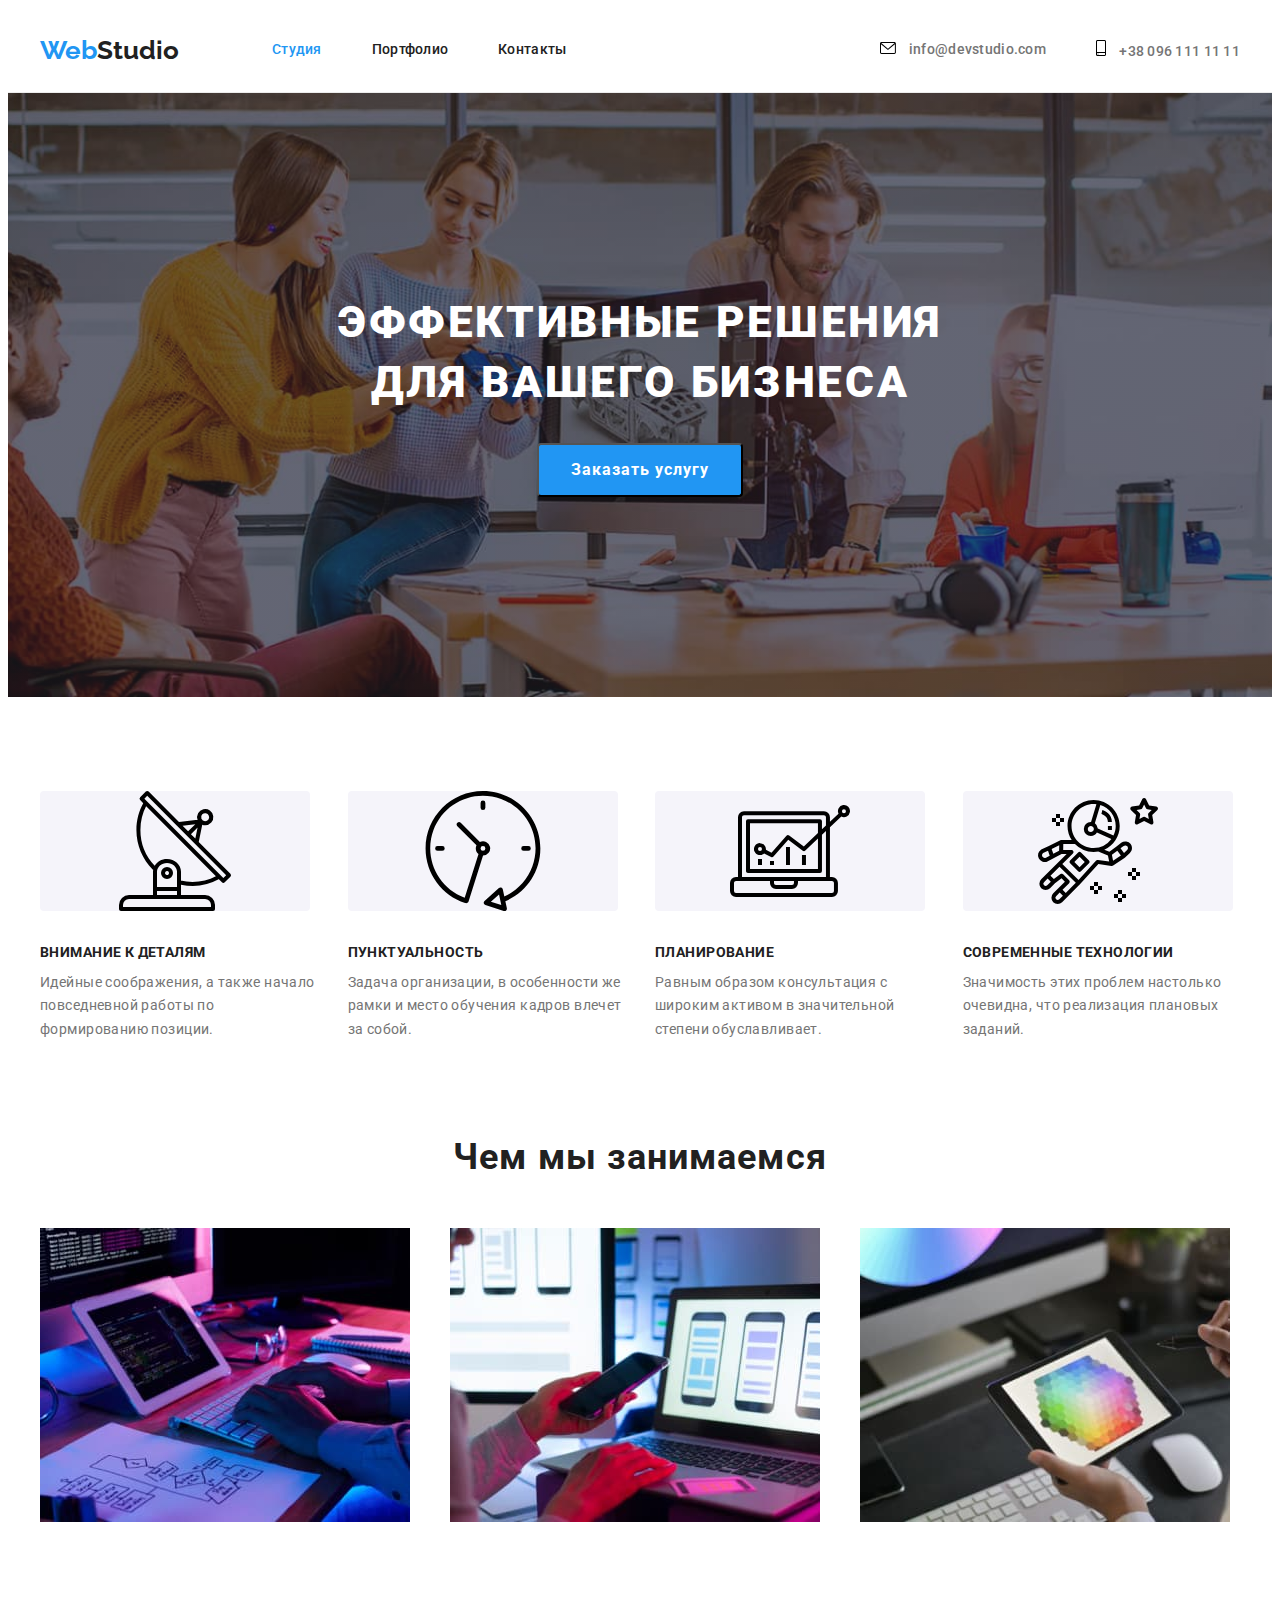
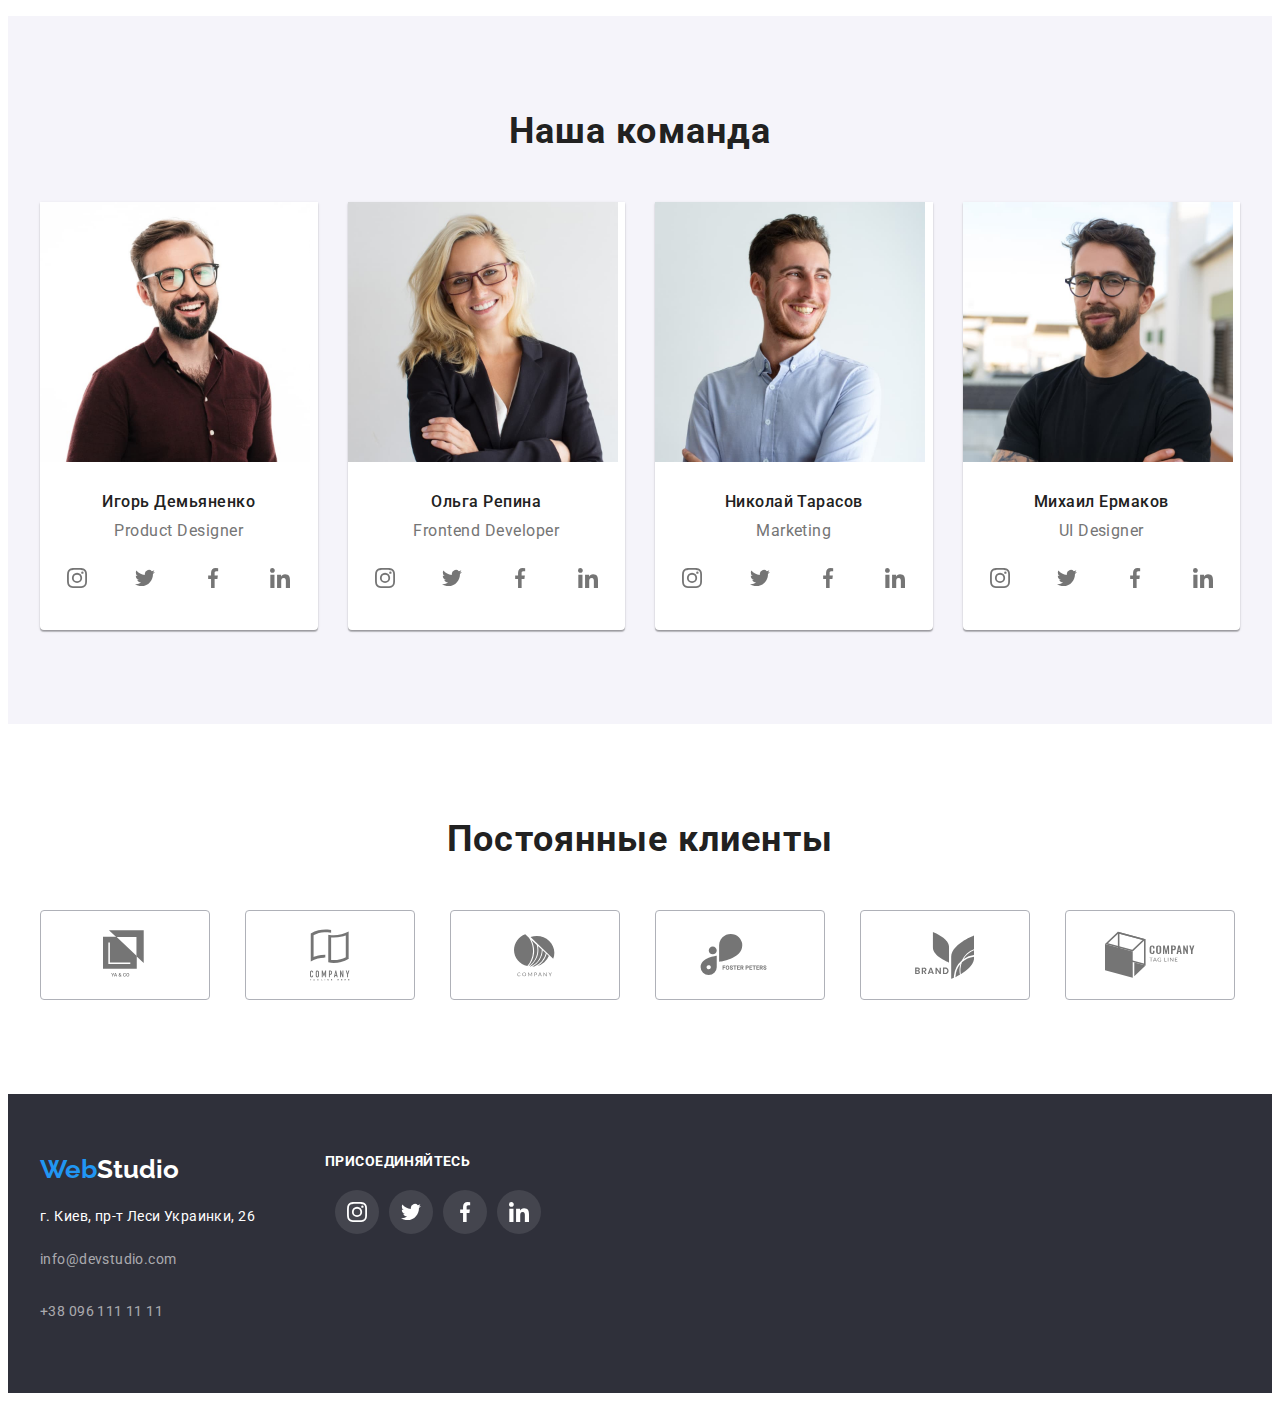
==== commit 26305a56: "Подправил размері логотипов компаний-клиентов" ====
--- a/index.html
+++ b/index.html
@@ -301,7 +301,7 @@
                 <ul class="list regular-customers-list">
                     <li class="customers-list-item">
                          <a href="#" class="link customers-link">
-                            <svg class="customers-list-icon">
+                            <svg width="45" height="50"class="customers-list-icon">
                                 <use href="./images/symbol-defs.svg#logo-1"> </use>
                             </svg>
                         </a>
@@ -309,7 +309,7 @@
 
                     <li class="customers-list-item">
                          <a href="#" class="link customers-link">
-                            <svg class="customers-list-icon">
+                            <svg width="40" height="52" class="customers-list-icon">
                                 <use href="./images/symbol-defs.svg#logo-2"> </use>
                             </svg>
                         </a>
@@ -317,7 +317,7 @@
 
                     <li class="customers-list-item">
                          <a href="#" class="link customers-link">
-                            <svg class="customers-list-icon">
+                            <svg width="41" height="43" class="customers-list-icon">
                                 <use href="./images/symbol-defs.svg#logo-3"> </use>
                             </svg>
                         </a>
@@ -325,7 +325,7 @@
 
                     <li class="customers-list-item">
                          <a href="#" class="link customers-link">
-                            <svg class="customers-list-icon">
+                            <svg width="80" height="42" class="customers-list-icon">
                                 <use href="./images/symbol-defs.svg#logo-4"> </use>
                             </svg>
                         </a>
@@ -333,15 +333,15 @@
 
                     <li class="customers-list-item">
                          <a href="#" class="link customers-link">
-                            <svg class="customers-list-icon">
+                            <svg width="59" height="47" class="customers-list-icon">
                                 <use href="./images/symbol-defs.svg#logo-5"> </use>
                             </svg>
                         </a>
                     </li>
 
                     <li class="customers-list-item">
-                         <a href="#" class="link customers-link">
-                            <svg class="customers-list-icon">
+                         <a href="#" class="link customers-link" >
+                            <svg  width="90" height="60" class="customers-list-icon" >
                                 <use href="./images/symbol-defs.svg#logo-6"> </use>
                             </svg>
                         </a>
--- a/css/styles.css
+++ b/css/styles.css
@@ -452,11 +452,13 @@
   border-radius: 4px;
 }
 
+
 .customers-list-icon {
-  width: 50px;
-  height: 50px;
+  /*width: 50px;
+  height: 50px;*/
   fill: var(--content-color);
 }
+
 
 .customers-link:hover,
 .customers-link:focus {
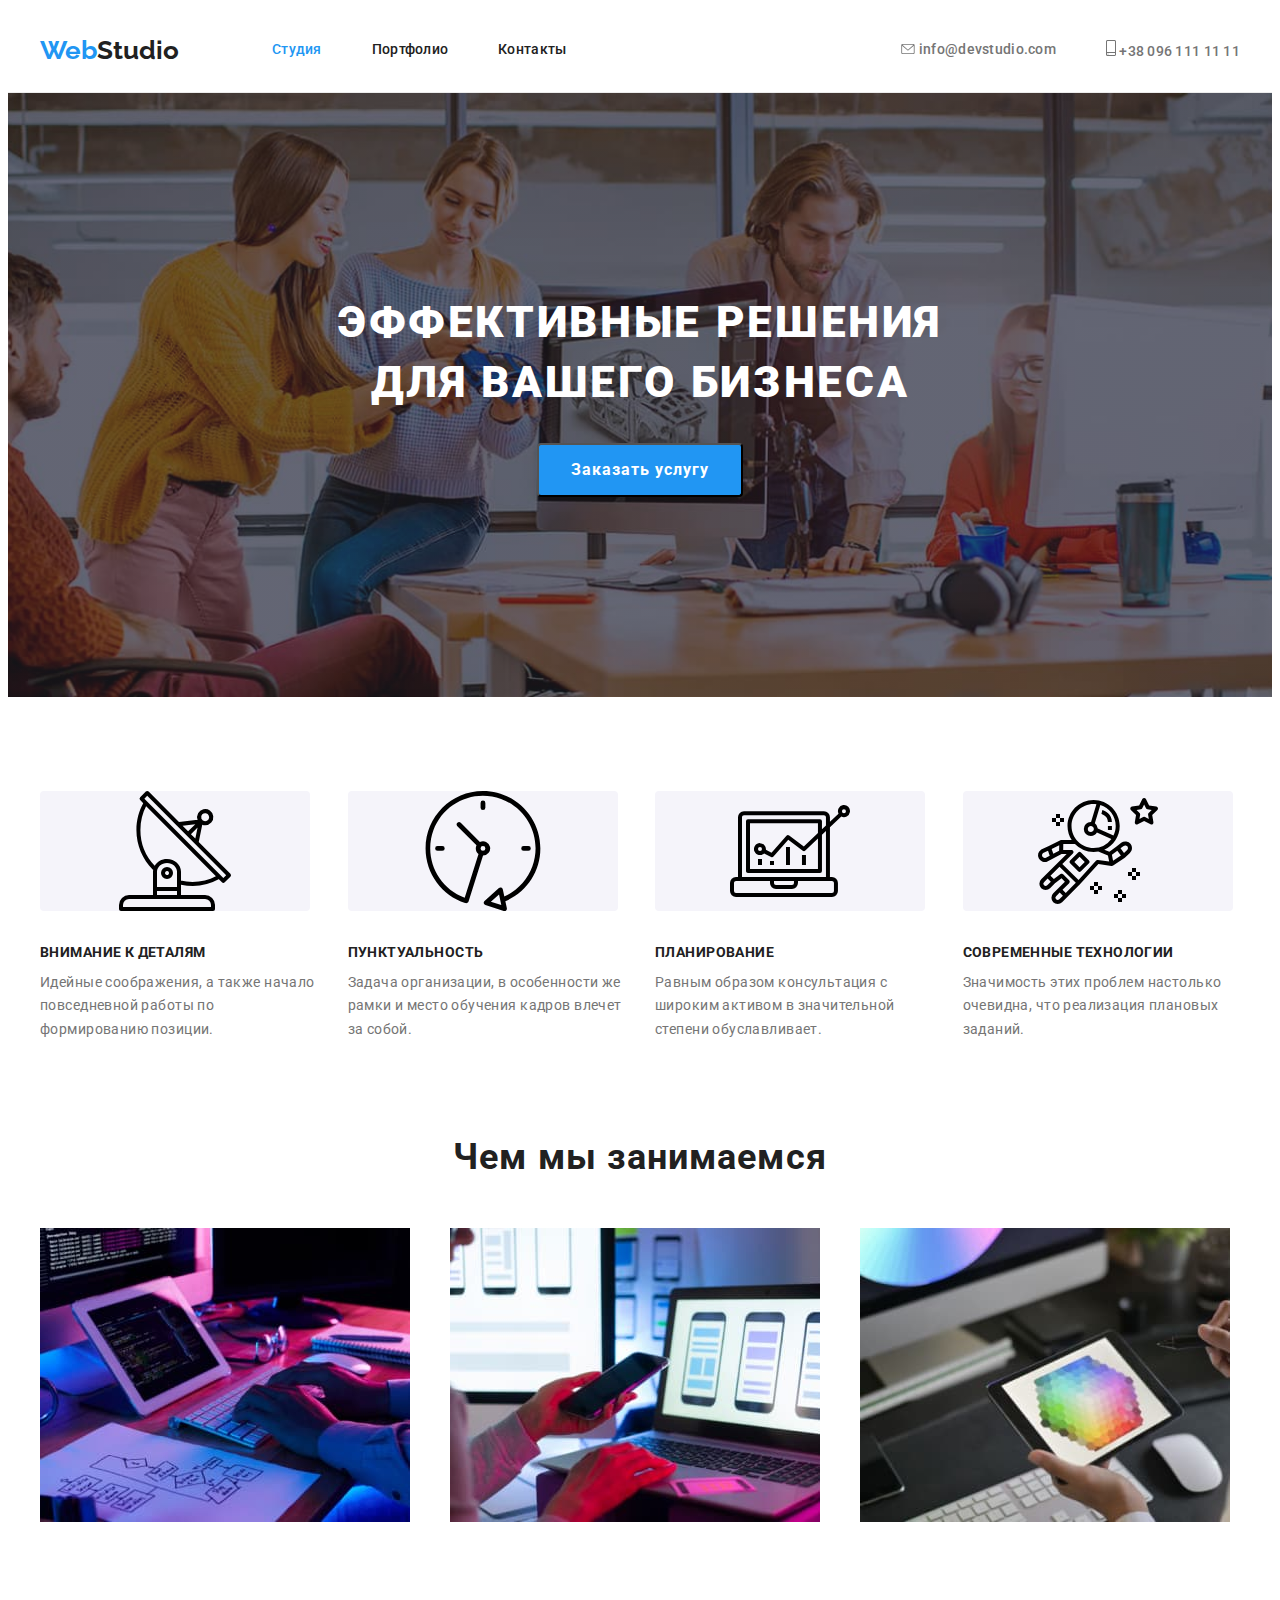
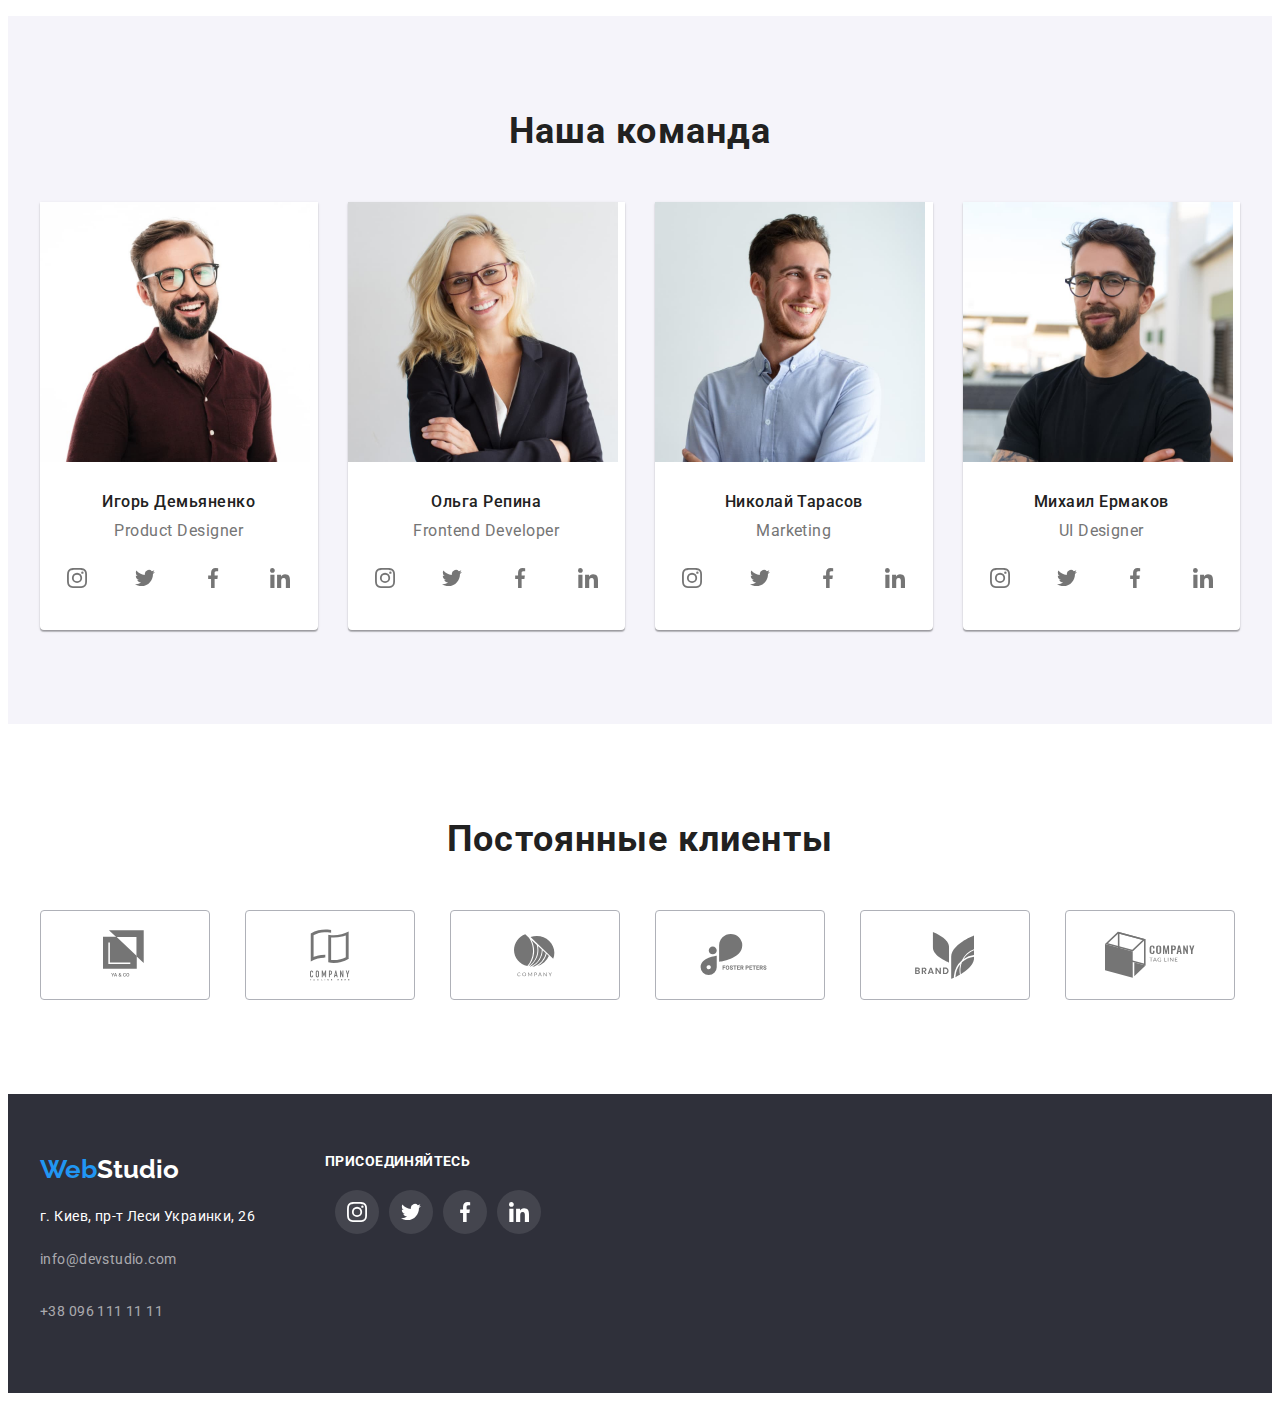
==== commit 2d2ab0d1: "Отработка Ховера в контактах в Хедере" ====
--- a/index.html
+++ b/index.html
@@ -27,19 +27,20 @@
             </nav>
 
             <ul class="list navigation-list header-contacts"> 
+                <li class="navigation-item ">
+                    <a class="link contact-links header-contacts-icon" href="info@devstudio.com">
+                            <svg  width="16" height="10" class="contact-links-icon">
+                                <use href="./images/symbol-defs.svg#envelope"></use>
+                            </svg>
+                                        
+                            info@devstudio.com
+                        </a>
+                   
+                </li>
+
                 <li class="navigation-item">
-                    <a class="link contact-links" href="info@devstudio.com">
-                        <svg class=" link contact-links-envelope">
-                            <use href="./images/symbol-defs.svg#envelope"></use>
-                        </svg>
-                                       
-                        info@devstudio.com
-                    </a>
-                </li>
-
-                <li class="navigation-item">
-                    <a class="link contact-links" href="tel:+380961111111">
-                        <svg class="contact-links-smartphone">
+                    <a class="link contact-links header-contacts-icon" href="tel:+380961111111">
+                        <svg width="10" height="16" class="contact-links-icon">
                             <use href="./images/symbol-defs.svg#smartphone"></use>
                         </svg>
 
--- a/css/styles.css
+++ b/css/styles.css
@@ -97,6 +97,7 @@
   align-items: center;
 }
 
+
 .navigation {
   display: flex;
   align-items: center;
@@ -158,11 +159,12 @@
 
 .header-contacts {
   margin-left: auto;
+
 }
 
 .header .header-contacts {
   display: flex;
-  align-items: center;
+ align-items: center;
 }
 
 .contact-links {
@@ -177,34 +179,23 @@
   padding-bottom: 32px;
 }
 
+ 
+ 
+.contact-links-icon {
+  fill: var(--content-color);
+}
+
+
+.header-contacts-icon svg:hover,
+.header-contacts-icon  svg:focus,
 .contact-links:hover,
-.contact-links:focus {
+.contact-links:focus
+ {
+  fill: var(--accent-color);
   color: var(--accent-color);
-}
-
-.contact-links-envelope {
-  width: 16px;
-  height: 12px;
-  color: var(--content-color);
-  margin-right: 10px;
-}
-
-.contact-links-smartphone {
-  width: 10px;
-  height: 16px;
-  color: var(--content-color);
-  margin-right: 10px;
-}
-
-.contact-links-envelope:hover,
-.contact-links-envelope:focus {
-  fill: var(--accent-color);
-}
-
-.contact-links-smartphone:hover,
-.contact-links-smartphone:focus {
-  fill: var(--accent-color);
-}
+ }
+
+
 
 .current {
   color: var(--accent-color);
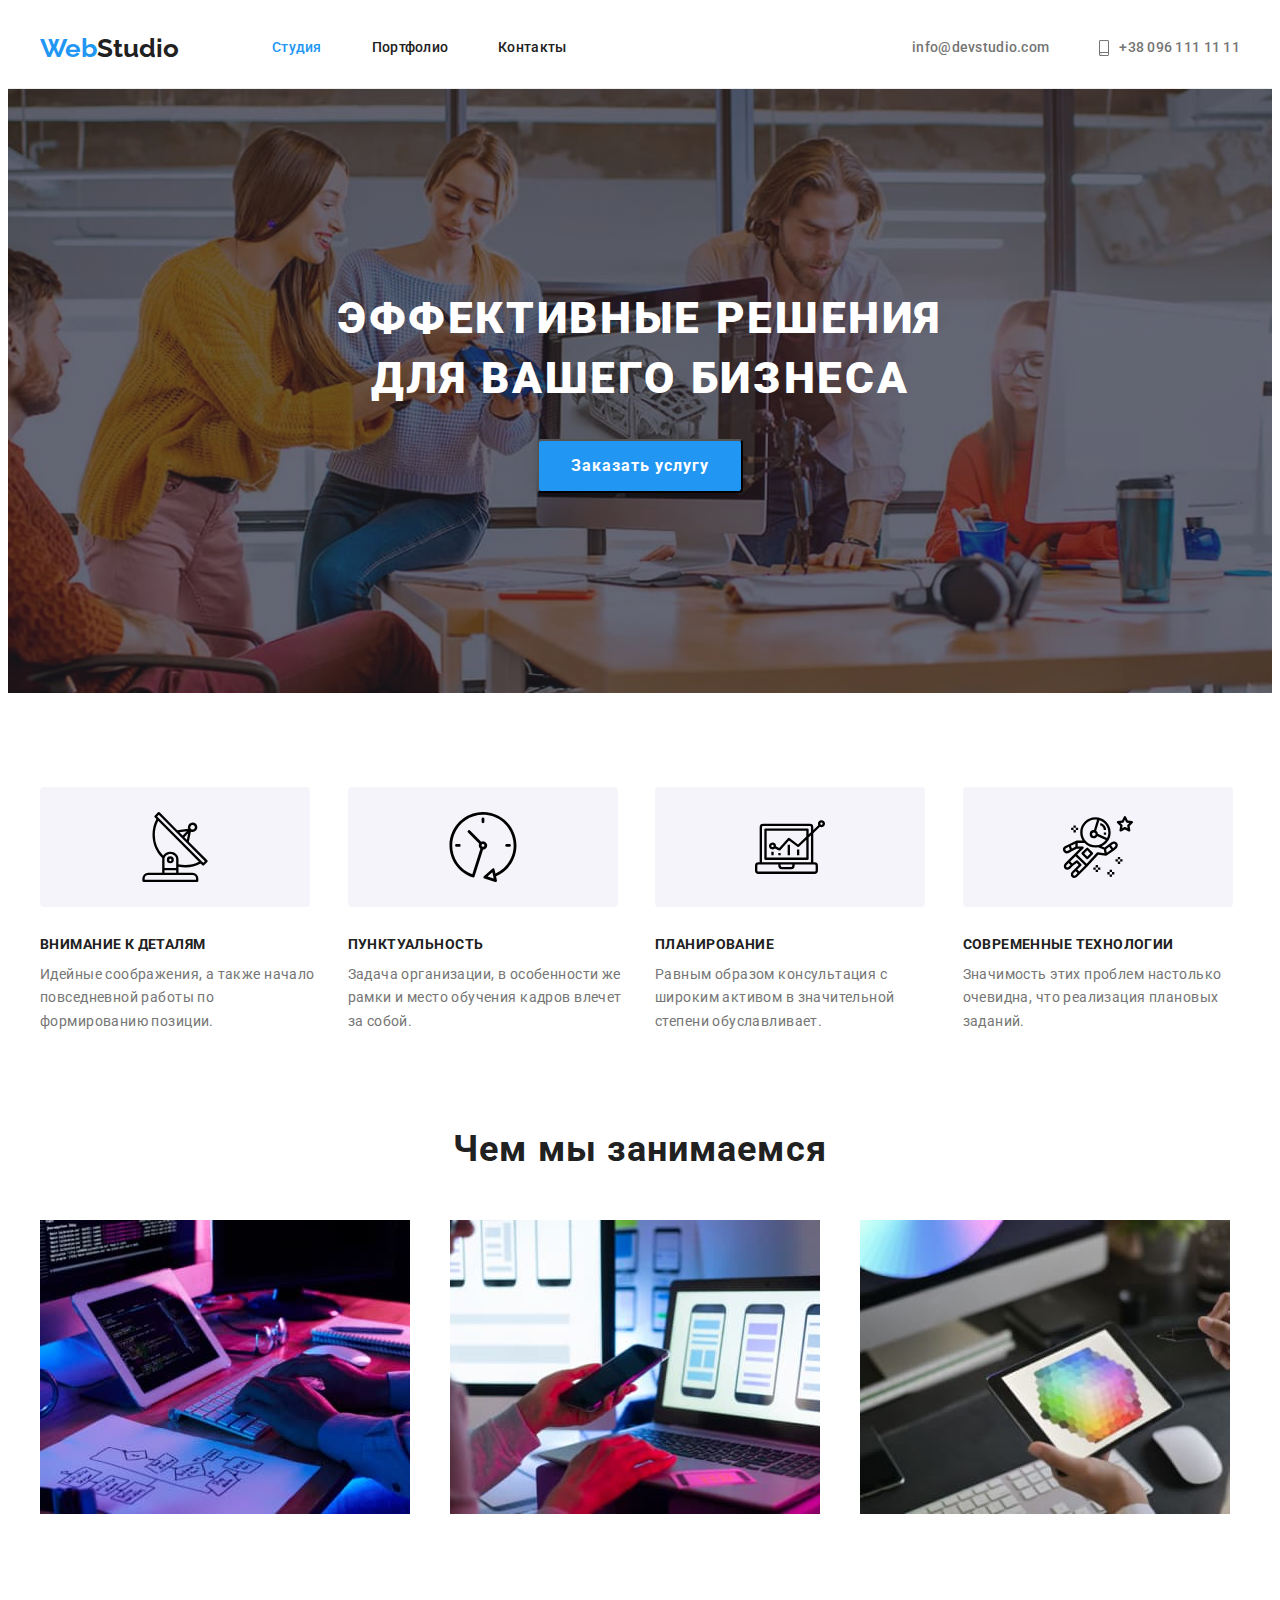
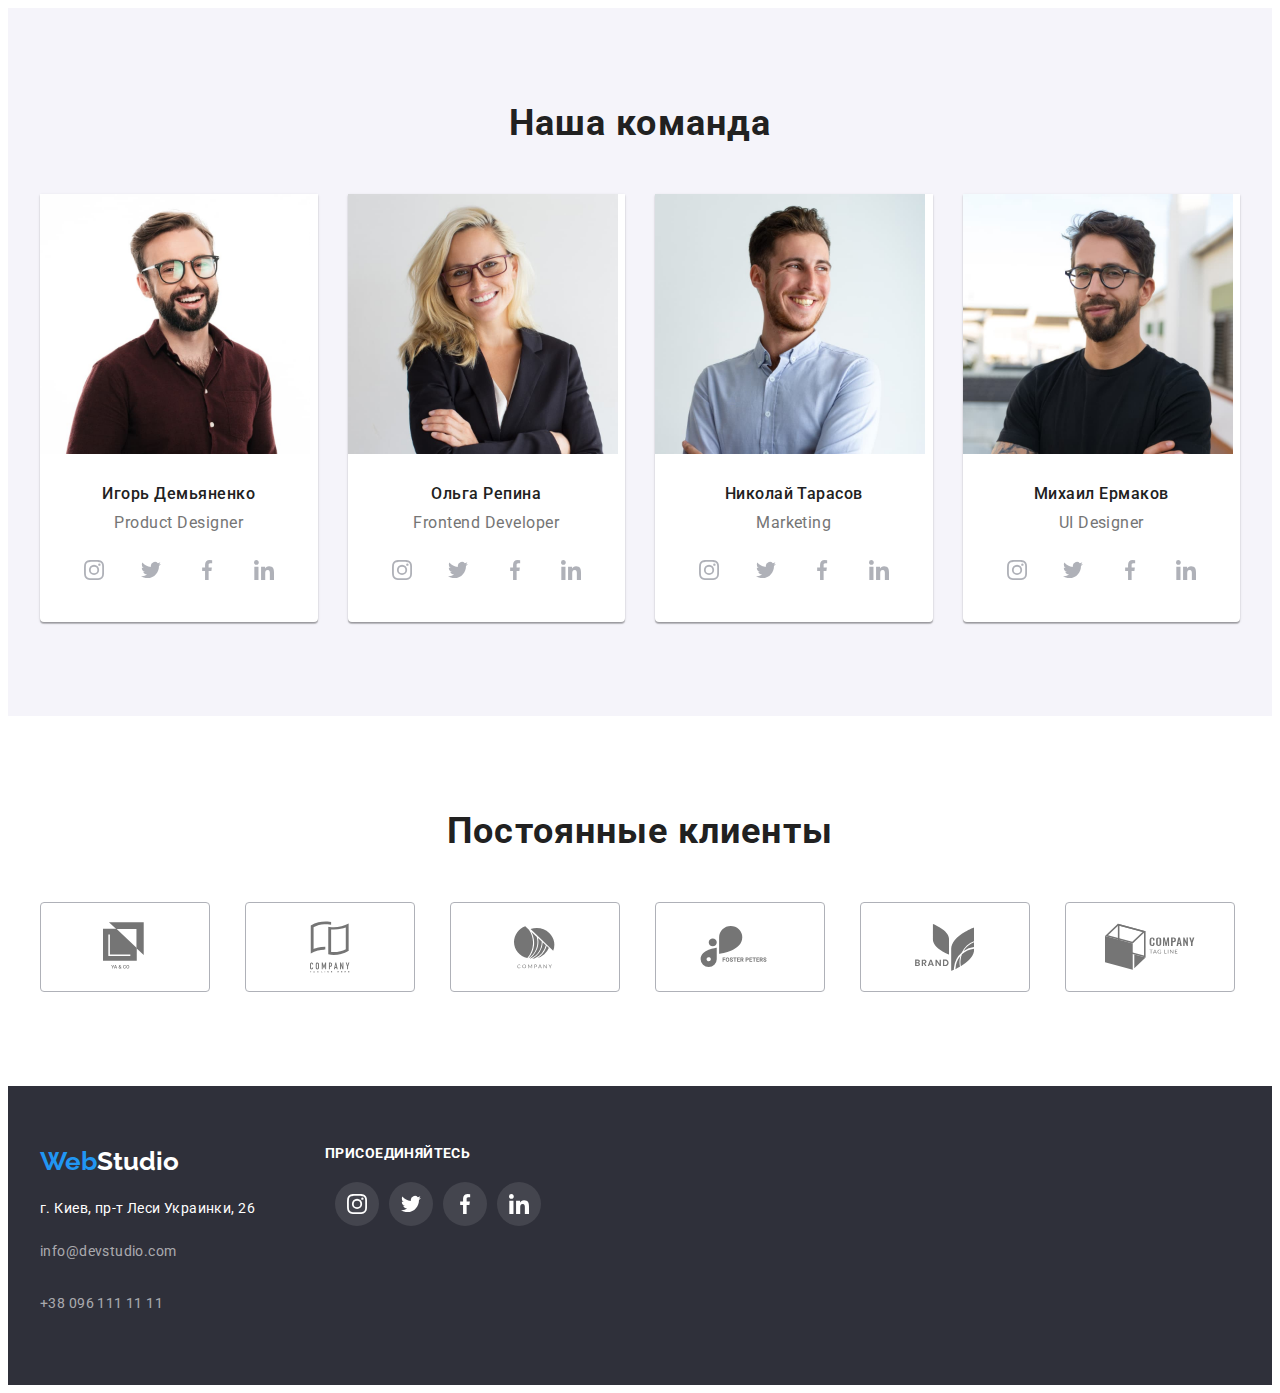
==== commit 5419427d: "Исправлена часть ДЗ 04" ====
--- a/index.html
+++ b/index.html
@@ -69,33 +69,45 @@
             <div class="container">
                 <ul class="list advantages-list">
                     <li class="advantages-item">
-                        <svg class="advantages-svg-wrapper"> 
-                            <use href="./images/symbol-defs.svg#antenna-1"> </use>
-                        </svg>
+                        <div class="advantages-svg-wrapper">
+                            <svg width="70" heigh="70"> 
+                                <use href="./images/symbol-defs.svg#antenna-1"> </use>
+                            </svg>
+                        </div>
+                        
                         <h3 class="advantages-title">Внимание к деталям</h3>
                         <p class="advantages-description">Идейные соображения, а также начало повседневной работы по формированию
                             позиции.</p>
                     </li>
                     <li class="advantages-item">
-                        <svg class="advantages-svg-wrapper">
-                            <use href="./images/symbol-defs.svg#clock-1"> </use>
-                        </svg>
+                        <div class="advantages-svg-wrapper">
+                            <svg width="70" heigh="70">
+                                <use href="./images/symbol-defs.svg#clock-1"> </use>
+                            </svg>
+                        </div>
+                        
                         <h3 class="advantages-title">Пунктуальность</h3>
                         <p class="advantages-description">Задача организации, в особенности же рамки и место обучения кадров влечет за
                             собой.</p>
                     </li>
                     <li class="advantages-item">
-                        <svg class="advantages-svg-wrapper">
-                            <use href="./images/symbol-defs.svg#diagram-1"> </use>
-                        </svg>
+                        <div class="advantages-svg-wrapper">
+                            <svg  width="70" heigh="70">
+                                <use href="./images/symbol-defs.svg#diagram-1"> </use>
+                             </svg>
+                        </div>
+
                         <h3 class="advantages-title">Планирование</h3>
                         <p class="advantages-description">Равным образом консультация с широким активом в значительной степени
                             обуславливает.</p>
                     </li>
                     <li class="advantages-item">
-                        <svg class="advantages-svg-wrapper">
-                            <use href="./images/symbol-defs.svg#astronaut-1"> </use>
-                        </svg>
+                        <div class="advantages-svg-wrapper">
+                            <svg width="70" heigh="70">
+                                <use href="./images/symbol-defs.svg#astronaut-1"> </use>
+                             </svg>
+                        </div>
+
                         <h3 class="advantages-title">Современные технологии</h3>
                         <p class="advantages-description">Значимость этих проблем настолько очевидна, что реализация плановых заданий.
                         </p>
--- a/css/styles.css
+++ b/css/styles.css
@@ -46,7 +46,8 @@
   --work-card-border: #eeeeee;
   --padding-value: 94px;
   --hero-bkg-color: #c4c4c4;
-}
+  --social-link-color: #AFB1B8;
+} /*fill="var(--color2, #2196f3)*/
 
 body {
   font-family: var(--main-font);
@@ -174,7 +175,8 @@
   letter-spacing: 0.02em;
   color: var(--content-color);
 
-  display: inline-block;
+  display: inline-flex;
+  align-items: center;
   padding-top: 32px;
   padding-bottom: 32px;
 }
@@ -182,7 +184,8 @@
  
  
 .contact-links-icon {
-  fill: var(--content-color);
+  fill: currentColor;
+  margin-right: 10px;
 }
 
 
@@ -195,8 +198,6 @@
   color: var(--accent-color);
  }
 
-
-
 .current {
   color: var(--accent-color);
 }
@@ -282,6 +283,10 @@
 }
 
 .advantages-svg-wrapper {
+  display: flex;
+  justify-content: center;
+  align-items: center;
+
   width: 270px;
   height: 120px;
   margin-bottom: 30px;
@@ -364,8 +369,8 @@
 .team-item {
   padding-top: 30px;
   padding-bottom: 30px;
-  padding-right: 15px;
-  padding-left: 15px;
+  padding-right: 32px;
+  padding-left: 32px;
 }
 
 .team-title {
@@ -383,7 +388,7 @@
   line-height: 1.19;
   text-align: center;
   letter-spacing: 0.03em;
-  padding-bottom: 16px;
+  margin-bottom: 16px;
 }
 
 .social-list {
@@ -417,6 +422,8 @@
   width: 20px;
   height: 20px;
   fill: var(--content-color);
+  fill: var(--social-link-color)
+  /* --social-link-color*/
 }
 
 /* ============= STUDIO. END SECTION: OUR TEAM ============= */
@@ -445,8 +452,6 @@
 
 
 .customers-list-icon {
-  /*width: 50px;
-  height: 50px;*/
   fill: var(--content-color);
 }
 
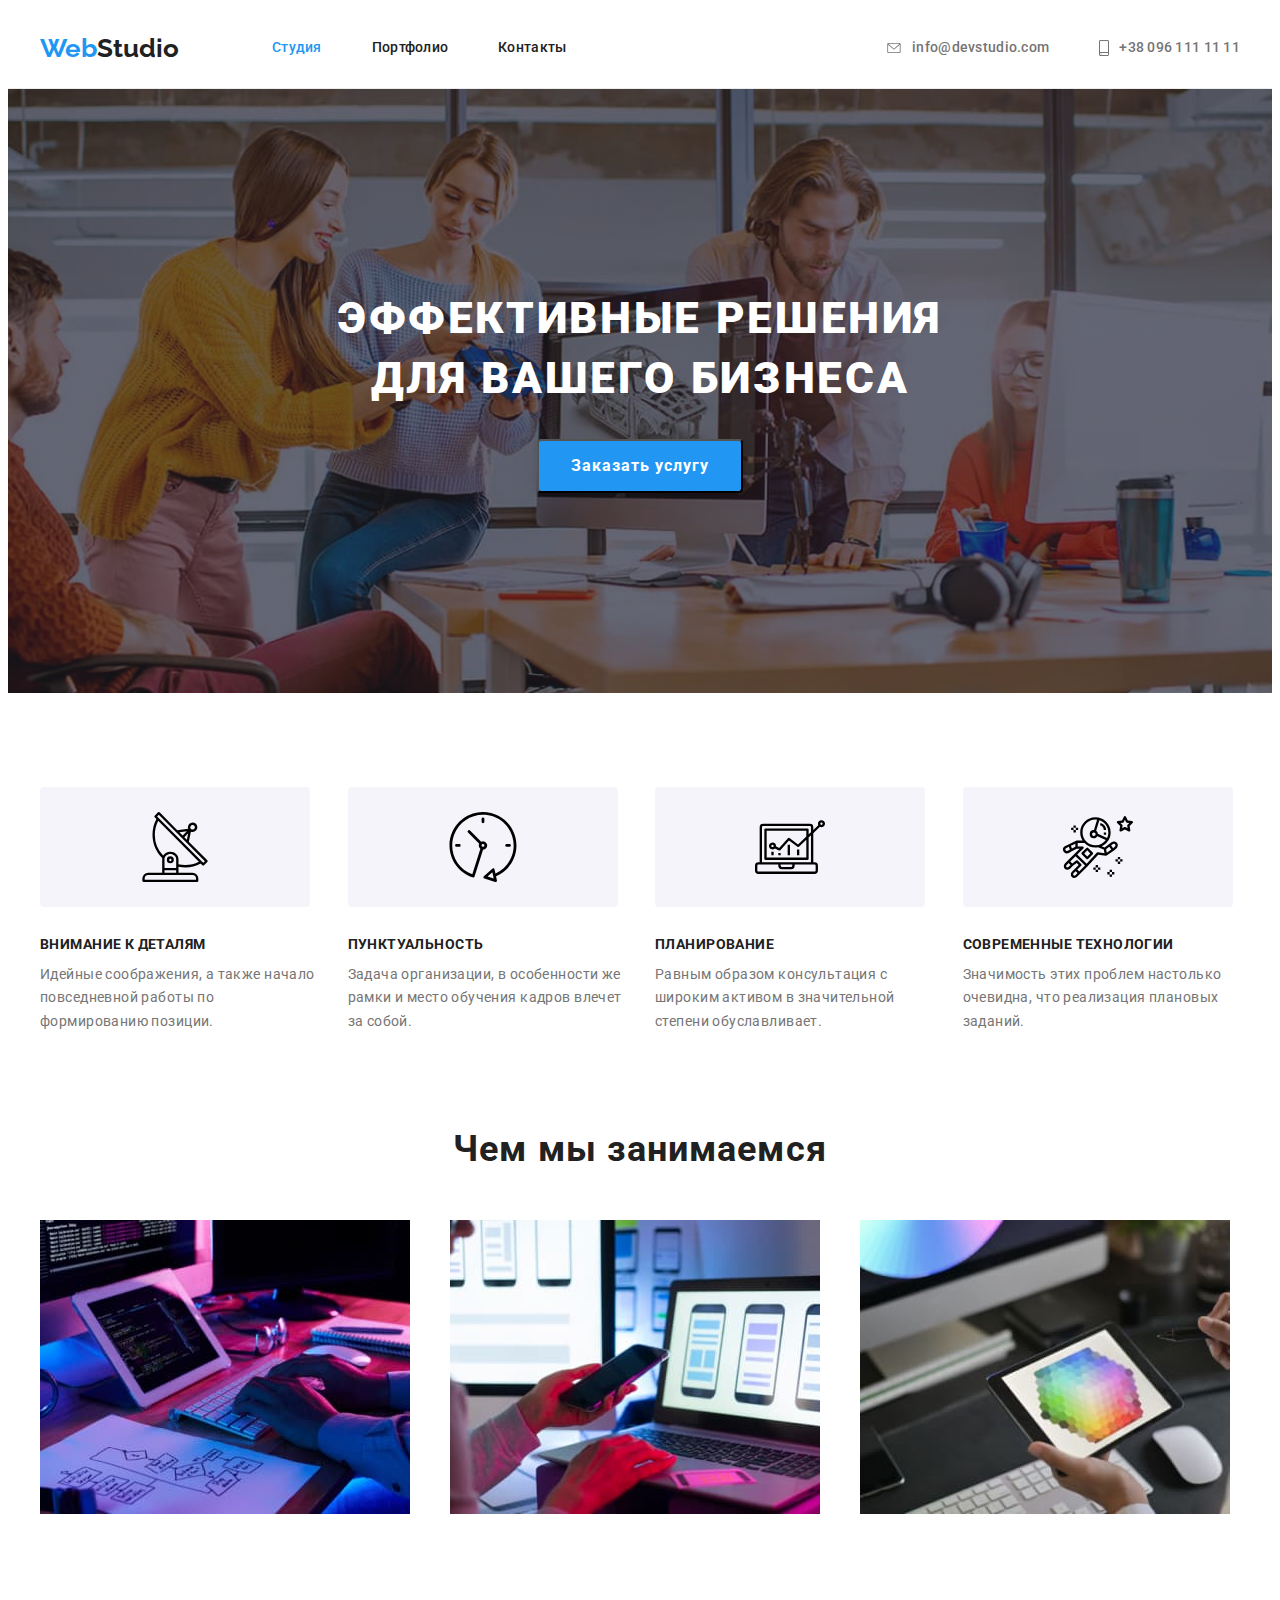
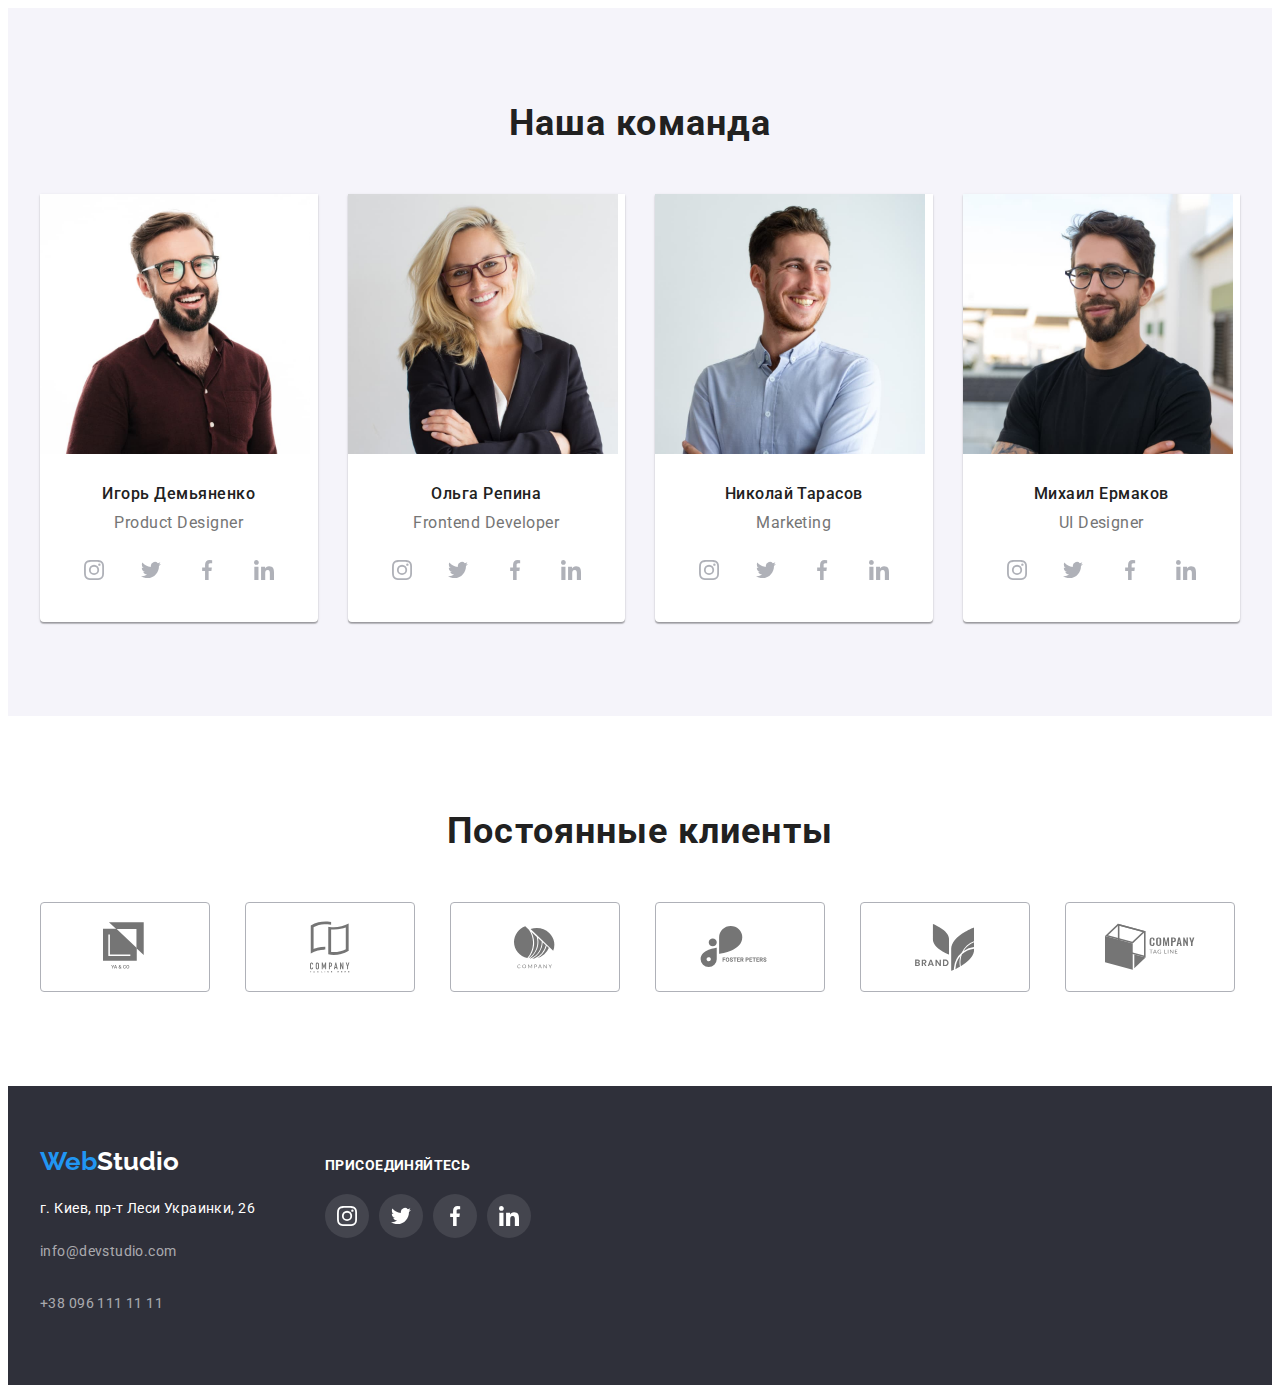
==== commit 33532a38: "Внесена часть правок в футере" ====
--- a/index.html
+++ b/index.html
@@ -30,7 +30,7 @@
                 <li class="navigation-item ">
                     <a class="link contact-links header-contacts-icon" href="info@devstudio.com">
                             <svg  width="16" height="10" class="contact-links-icon">
-                                <use href="./images/symbol-defs.svg#envelope"></use>
+                                <use href="./images/symbol-defs.svg#envelope-1"></use>
                             </svg>
                                         
                             info@devstudio.com
@@ -385,8 +385,8 @@
                 
                 <div class="footer-content-item">
                     <h2 class="join">присоединяйтесь</h2>
-                
-                    <ul class="list social-list  social-list">
+
+                    <ul class="list social-list  social-list social-list-footer">
                         <li>
                             <a href="#" class="link social-list-link social-list-link-footer ">
                                 <svg class="social-list-icon social-list-icon-footer">
@@ -419,10 +419,11 @@
                             </a>
                         </li>
                     </ul>
-                </div>
-        </div>
-    </footer>
-
+                    </div>
+                    </div>
+                    </footer>
+                
+    
     
 </body>
 </html>
--- a/css/styles.css
+++ b/css/styles.css
@@ -46,7 +46,7 @@
   --work-card-border: #eeeeee;
   --padding-value: 94px;
   --hero-bkg-color: #c4c4c4;
-  --social-link-color: #AFB1B8;
+  --social-link-color: #afb1b8;
 } /*fill="var(--color2, #2196f3)*/
 
 body {
@@ -98,7 +98,6 @@
   align-items: center;
 }
 
-
 .navigation {
   display: flex;
   align-items: center;
@@ -160,12 +159,11 @@
 
 .header-contacts {
   margin-left: auto;
-
 }
 
 .header .header-contacts {
   display: flex;
- align-items: center;
+  align-items: center;
 }
 
 .contact-links {
@@ -181,22 +179,18 @@
   padding-bottom: 32px;
 }
 
- 
- 
 .contact-links-icon {
   fill: currentColor;
   margin-right: 10px;
 }
 
-
 .header-contacts-icon svg:hover,
-.header-contacts-icon  svg:focus,
+.header-contacts-icon svg:focus,
 .contact-links:hover,
-.contact-links:focus
- {
+.contact-links:focus {
   fill: var(--accent-color);
   color: var(--accent-color);
- }
+}
 
 .current {
   color: var(--accent-color);
@@ -400,7 +394,6 @@
 .social-list-link {
   display: flex;
   justify-content: center;
-  align-items: center;
   width: 44px;
   height: 44px;
   border-radius: 50%;
@@ -422,7 +415,7 @@
   width: 20px;
   height: 20px;
   fill: var(--content-color);
-  fill: var(--social-link-color)
+  fill: var(--social-link-color);
   /* --social-link-color*/
 }
 
@@ -450,11 +443,9 @@
   border-radius: 4px;
 }
 
-
 .customers-list-icon {
   fill: var(--content-color);
 }
-
 
 .customers-link:hover,
 .customers-link:focus {
@@ -485,6 +476,7 @@
 
 .footer-content {
   display: flex;
+  align-items: baseline;
 }
 
 /* !!! Это пример седектора-соседа (коммент для себя) */
@@ -540,10 +532,6 @@
   background: rgba(255, 255, 255, 0.1);
 }
 
-.social-list-icon-footer {
-  fill: var(--white-color);
-}
-
 .social-list-footer {
   margin-left: -10px;
 }
@@ -551,7 +539,12 @@
 .social-list-link-footer {
   box-sizing: border-box;
   flex-basis: calc(100% / 4 - 10px);
+  /*fill: var(--white-color);*/
   margin-left: 10px;
+}
+
+.social-list-icon-footer {
+  fill: var(--white-color);
 }
 
 /* ============= END FOOTER ============= */
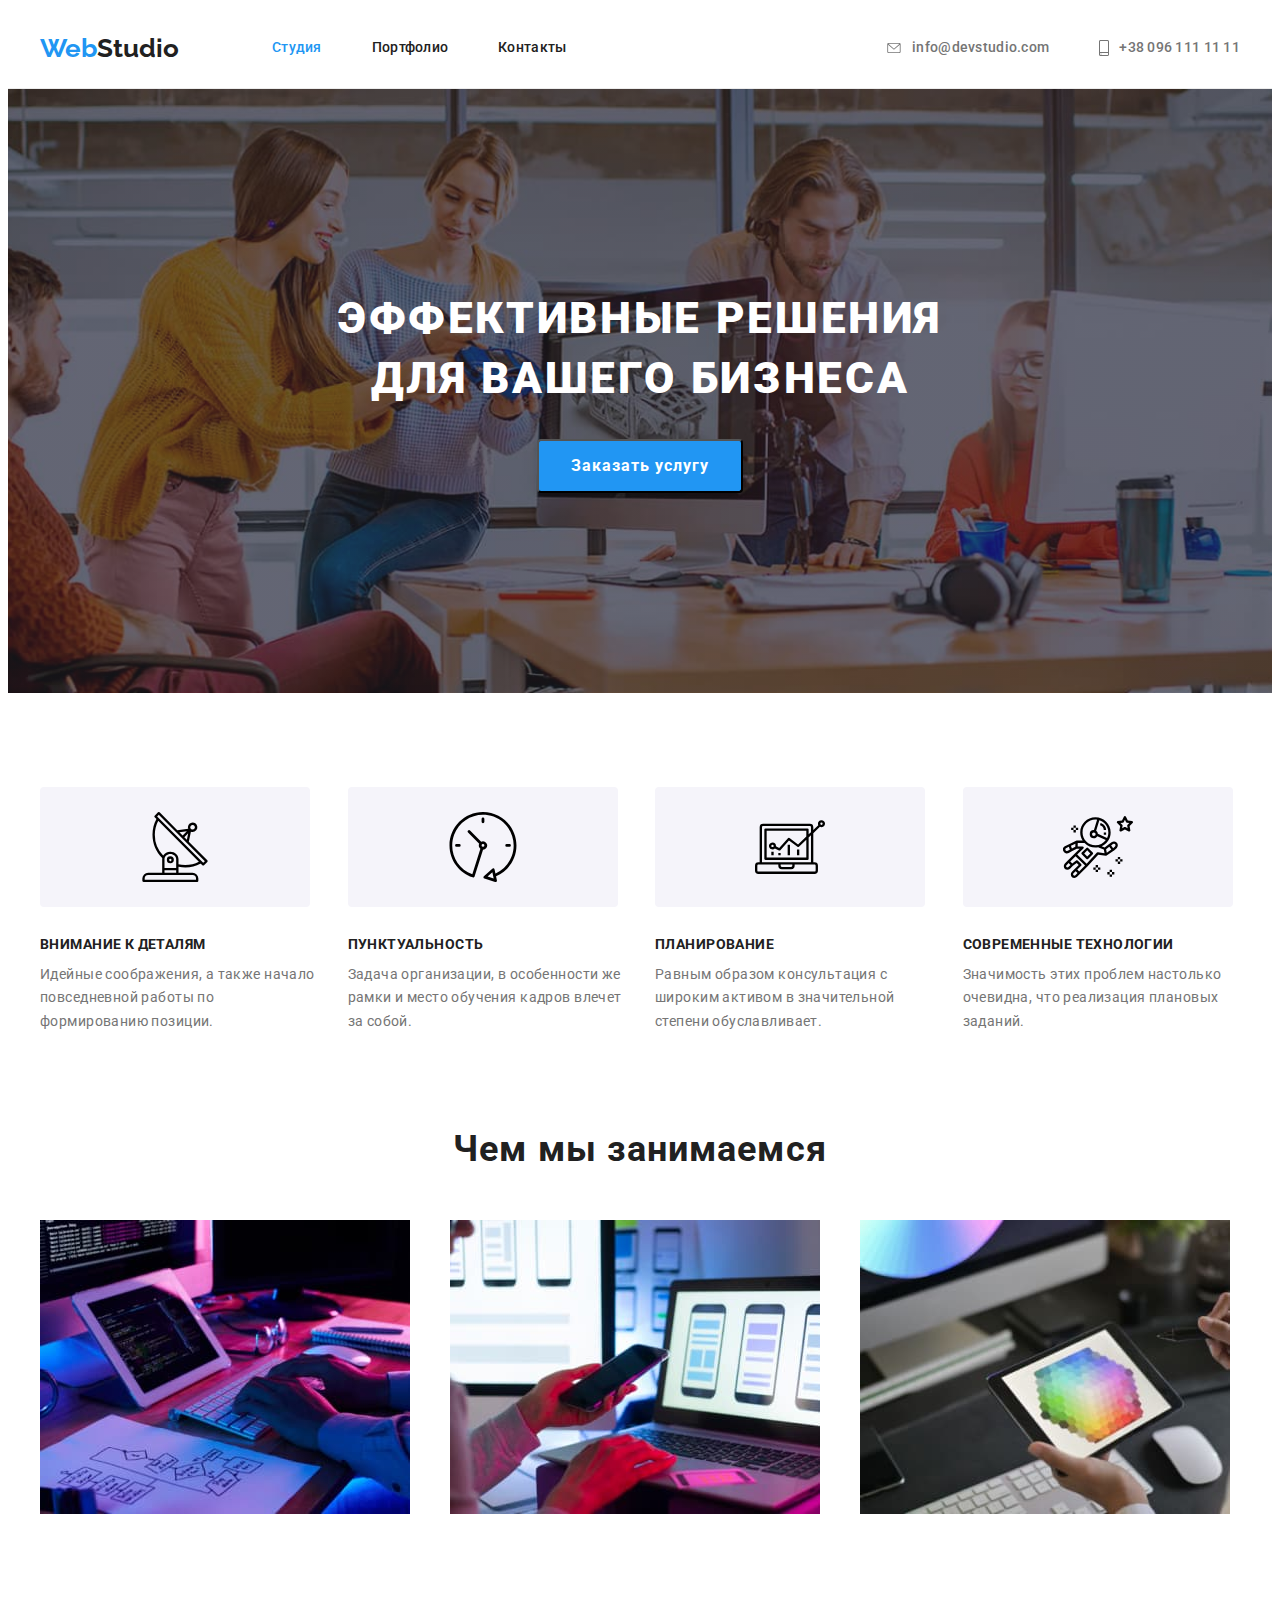
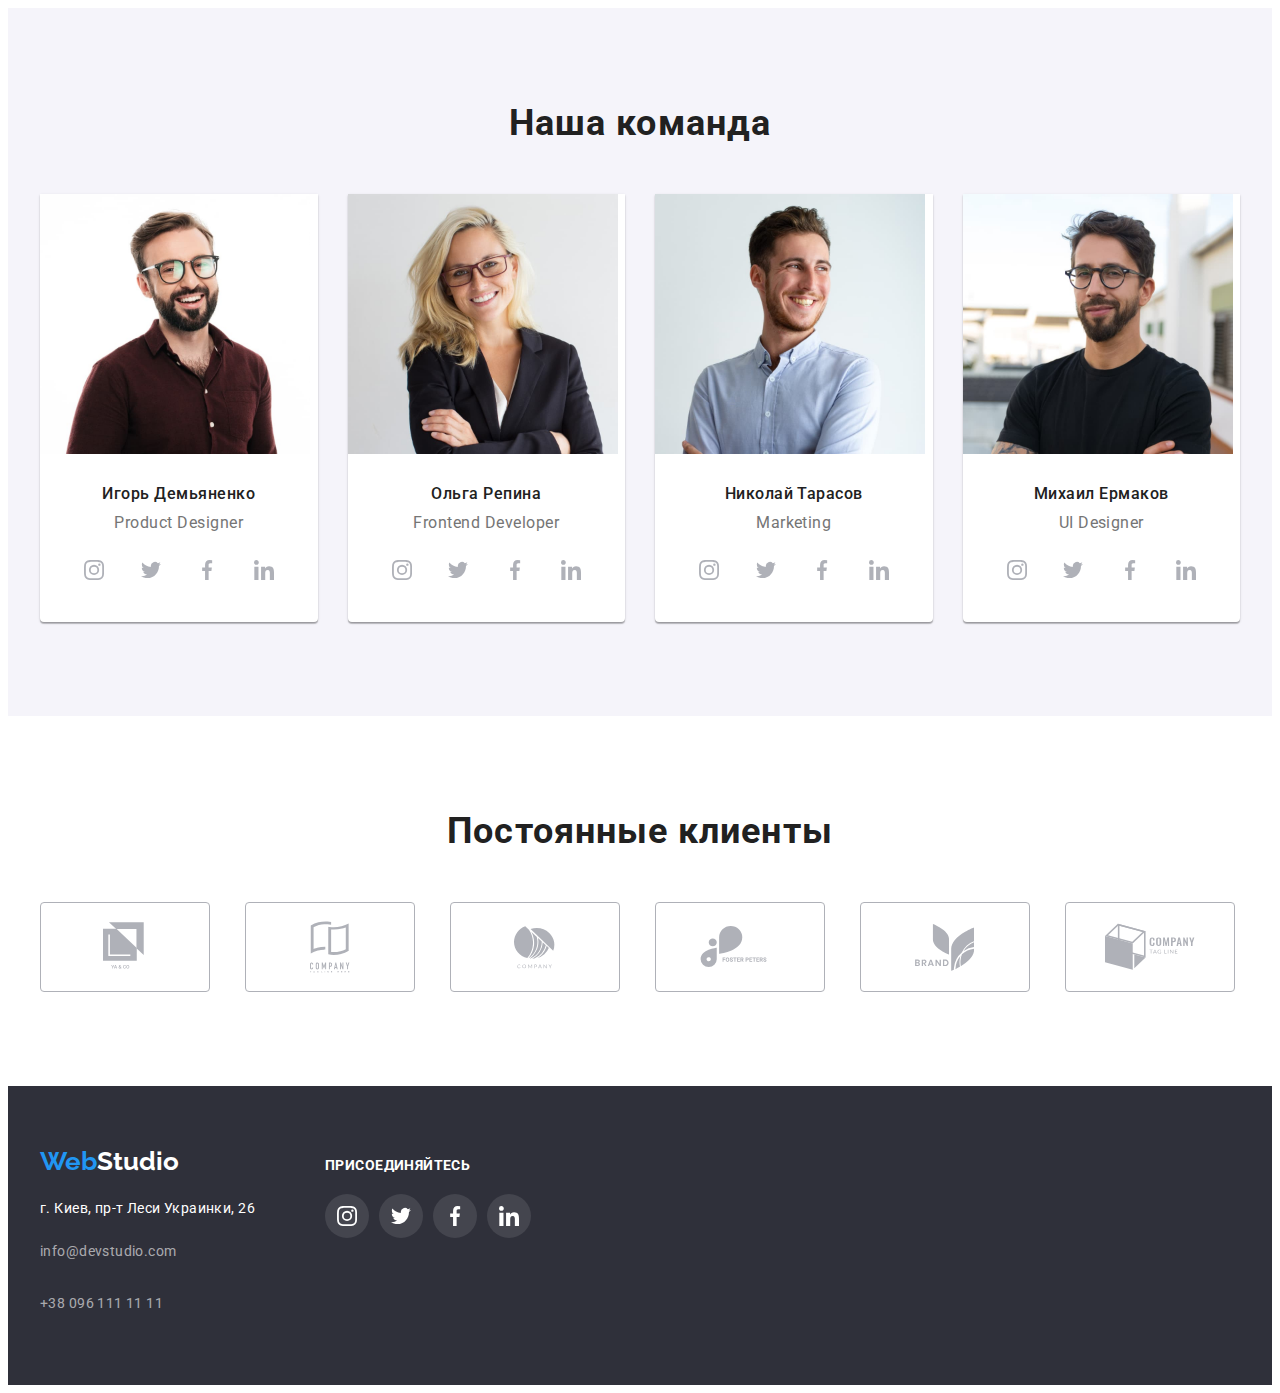
==== commit 30730e8d: "Исправлена ошибка в высоте картинок" ====
--- a/index.html
+++ b/index.html
@@ -70,7 +70,7 @@
                 <ul class="list advantages-list">
                     <li class="advantages-item">
                         <div class="advantages-svg-wrapper">
-                            <svg width="70" heigh="70"> 
+                            <svg width="70" height="70"> 
                                 <use href="./images/symbol-defs.svg#antenna-1"> </use>
                             </svg>
                         </div>
@@ -81,7 +81,7 @@
                     </li>
                     <li class="advantages-item">
                         <div class="advantages-svg-wrapper">
-                            <svg width="70" heigh="70">
+                            <svg width="70" height="70">
                                 <use href="./images/symbol-defs.svg#clock-1"> </use>
                             </svg>
                         </div>
@@ -92,7 +92,7 @@
                     </li>
                     <li class="advantages-item">
                         <div class="advantages-svg-wrapper">
-                            <svg  width="70" heigh="70">
+                            <svg  width="70" height="70">
                                 <use href="./images/symbol-defs.svg#diagram-1"> </use>
                              </svg>
                         </div>
@@ -103,7 +103,7 @@
                     </li>
                     <li class="advantages-item">
                         <div class="advantages-svg-wrapper">
-                            <svg width="70" heigh="70">
+                            <svg width="70" height="70">
                                 <use href="./images/symbol-defs.svg#astronaut-1"> </use>
                              </svg>
                         </div>
@@ -387,7 +387,7 @@
                     <h2 class="join">присоединяйтесь</h2>
 
                     <ul class="list social-list  social-list social-list-footer">
-                        <li>
+                        <li class="soc-link-in-footer">
                             <a href="#" class="link social-list-link social-list-link-footer ">
                                 <svg class="social-list-icon social-list-icon-footer">
                                     <use href="./images/symbol-defs.svg#instagram-2"> </use>
@@ -395,7 +395,7 @@
                             </a>
                         </li>
                     
-                        <li>
+                        <li  class="soc-link-in-footer">
                             <a href="#" class="link social-list-link social-list-link-footer">
                                 <svg class="social-list-icon social-list-icon-footer">
                                     <use href="./images/symbol-defs.svg#twitter-1"> </use>
@@ -403,7 +403,7 @@
                             </a>
                         </li>
                     
-                        <li>
+                        <li class="soc-link-in-footer">
                             <a href="#" class="link social-list-link social-list-link-footer ">
                                 <svg class="social-list-icon social-list-icon-footer">
                                     <use href="./images/symbol-defs.svg#facebook-1"> </use>
@@ -411,7 +411,7 @@
                             </a>
                         </li>
                     
-                        <li>
+                        <li class="soc-link-in-footer">
                             <a href="#" class="link social-list-link social-list-link-footer ">
                                 <svg class="social-list-icon social-list-icon-footer">
                                     <use href="./images/symbol-defs.svg#linkedin-1"> </use>
--- a/css/styles.css
+++ b/css/styles.css
@@ -47,7 +47,7 @@
   --padding-value: 94px;
   --hero-bkg-color: #c4c4c4;
   --social-link-color: #afb1b8;
-} /*fill="var(--color2, #2196f3)*/
+}
 
 body {
   font-family: var(--main-font);
@@ -438,13 +438,14 @@
   width: 170px;
   height: 90px;
 
-  border: 1px solid #afb1b8;
+  /* border: 1px solid #afb1b8;*/
+  border: 1px solid var(--social-link-color);
   box-sizing: border-box;
   border-radius: 4px;
 }
-
+/*  --social-link-color*/
 .customers-list-icon {
-  fill: var(--content-color);
+  fill: var(--social-link-color);
 }
 
 .customers-link:hover,
@@ -540,11 +541,15 @@
   box-sizing: border-box;
   flex-basis: calc(100% / 4 - 10px);
   /*fill: var(--white-color);*/
-  margin-left: 10px;
+  /*margin-left: 10px;*/
 }
 
 .social-list-icon-footer {
   fill: var(--white-color);
+}
+
+.soc-link-in-footer {
+  margin-left: 10px;
 }
 
 /* ============= END FOOTER ============= */
